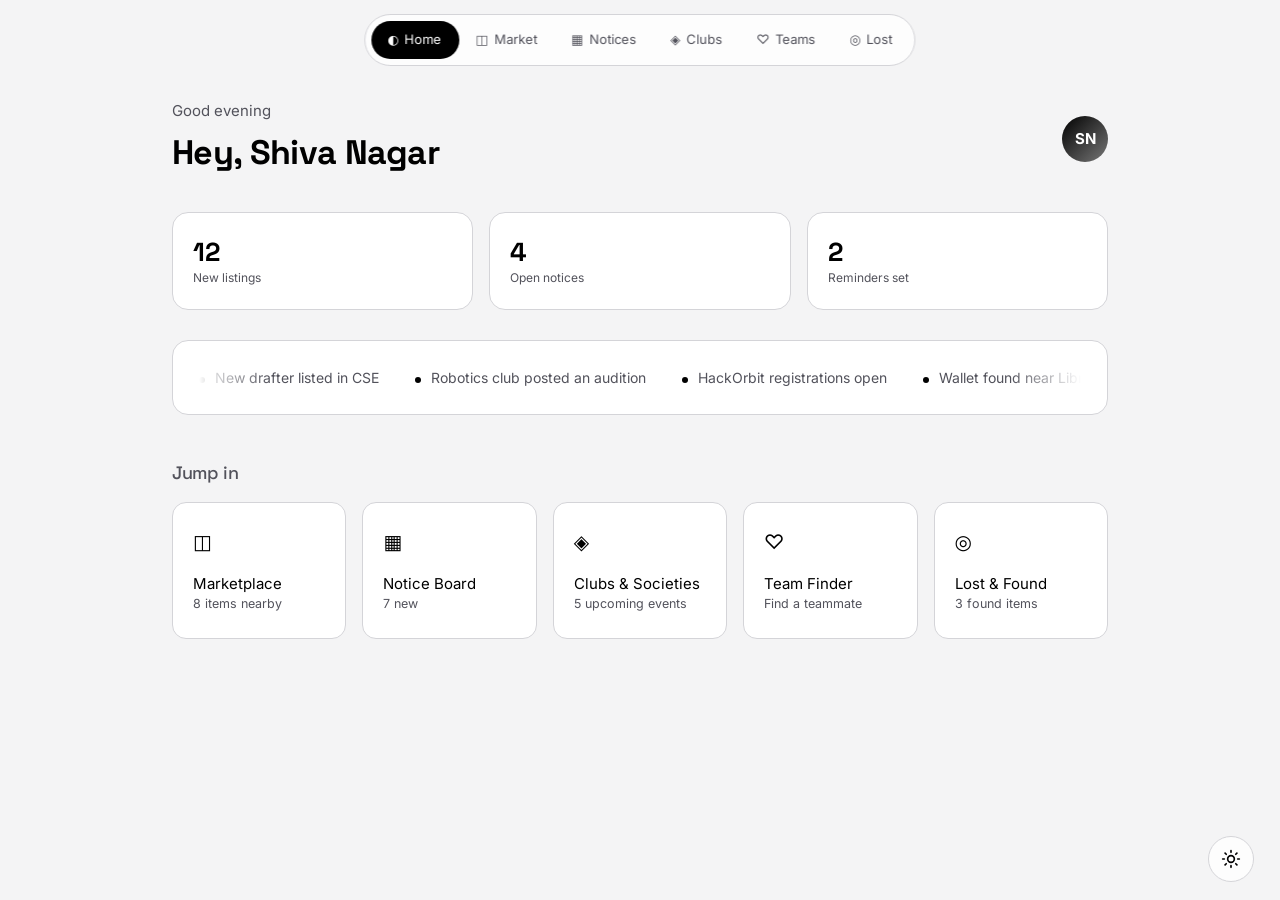
==== CampusOrbit V4.html @ dacafeeb "Main" ====
<!DOCTYPE html>
<html lang="en">

<head>
    <meta charset="utf-8">
    <meta name="viewport" content="width=device-width, initial-scale=1, viewport-fit=cover">
    <title>CampusOrbit</title>
    <link rel="icon" href="data:,">
    <link
        href="https://fonts.googleapis.com/css2?family=Space+Grotesk:wght@400;500;700&family=Inter:wght@400;500&display=swap"
        rel="stylesheet">
    <style>
        :root {
            --bg: #000;
            --s1: #121212;
            --s2: #2A2A2A;
            --bd: #1E1E1E;
            --bd2: #2e2e2e;
            --tx: #fff;
            --mu: #A1A1AA;
            --glass: rgba(18, 18, 18, .72);
            --inv: #fff;
            --invtx: #000;
            --in: #000;
            box-sizing: border-box;
            padding-top: env(safe-area-inset-top, 0px);
            padding-bottom: env(safe-area-inset-bottom, 0px)
        }

        html[data-theme="light"] {
            --bg: #f4f4f5;
            --s1: #fff;
            --s2: #e9e9ec;
            --bd: #e4e4e7;
            --bd2: #d4d4d8;
            --tx: #000;
            --mu: #52525b;
            --glass: rgba(255, 255, 255, .78);
            --inv: #000;
            --invtx: #fff;
            --in: #fafafa
        }

        body,
        .card,
        nav,
        .chip,
        .btn {
            transition: background .3s, color .3s, border-color .3s
        }

        html {
            scroll-padding-top: env(safe-area-inset-top, 0px);
            height: 100%
        }

        * {
            box-sizing: border-box;
            margin: 0
        }

        body {
            background: var(--bg);
            color: var(--tx);
            font: 15px/1.5 Inter, system-ui, sans-serif;
            min-height: 100%;
            -webkit-tap-highlight-color: transparent
        }

        h1,
        h2,
        h3,
        .d {
            font-family: 'Space Grotesk', Inter, system-ui, sans-serif;
            letter-spacing: -.02em
        }

        button,
        input,
        select {
            font: inherit;
            color: inherit
        }

        button {
            cursor: pointer;
            background: none;
            border: 0
        }

        :focus-visible {
            outline: 2px solid var(--tx);
            outline-offset: 2px
        }

        main {
            max-width: 980px;
            margin: 0 auto;
            padding: 100px 22px 110px
        }

        .view {
            display: none
        }

        .view.on {
            display: block;
            animation: in .25s ease
        }

        @keyframes in {
            from {
                opacity: 0;
                transform: translateY(6px)
            }
        }

        h2 {
            font-size: 28px;
            margin-bottom: 4px
        }

        .sub {
            color: var(--mu);
            margin-bottom: 24px
        }

        .card {
            background: var(--s1);
            border: 1px solid var(--bd2);
            border-radius: 16px
        }

        .row {
            display: flex;
            gap: 8px;
            flex-wrap: wrap;
            align-items: center
        }

        .chip {
            padding: 6px 13px;
            border: 1px solid var(--bd2);
            border-radius: 99px;
            color: var(--mu);
            font-size: 13px;
            transition: .2s
        }

        .chip.on {
            background: var(--inv);
            color: var(--invtx);
            border-color: var(--inv)
        }

        .btn {
            padding: 9px 16px;
            border-radius: 10px;
            background: var(--inv);
            color: var(--invtx);
            font-weight: 500;
            font-size: 14px;
            transition: .15s
        }

        .btn:active {
            transform: scale(.97)
        }

        .btn.g {
            background: transparent;
            color: var(--tx);
            border: 1px solid var(--bd2)
        }

        .btn.g.on {
            background: var(--s2)
        }

        .tag {
            font-size: 11px;
            padding: 2px 9px;
            border-radius: 99px;
            border: 1px solid var(--bd2);
            color: var(--mu)
        }

        .av {
            width: 46px;
            height: 46px;
            border-radius: 50%;
            background: linear-gradient(135deg, var(--inv), #777);
            color: var(--invtx);
            display: grid;
            place-items: center;
            font-weight: 700
        }

        /* nav */
        nav {
            position: fixed;
            left: 50%;
            top: calc(14px + env(safe-area-inset-top, 0px));
            transform: translateX(-50%);
            z-index: 20;
            display: flex;
            padding: 6px;
            gap: 2px;
            background: var(--glass);
            backdrop-filter: blur(16px);
            -webkit-backdrop-filter: blur(16px);
            border: 1px solid var(--bd2);
            border-radius: 99px;
            max-width: calc(100% - 16px)
        }

        nav button {
            position: relative;
            z-index: 1;
            padding: 9px 13px;
            border-radius: 99px;
            color: var(--mu);
            display: flex;
            gap: 6px;
            align-items: center;
            font-size: 13px;
            transition: color .2s
        }

        nav button.on {
            color: var(--invtx)
        }

        nav button span:last-child {
            display: none
        }

        nav button.on span:last-child {
            display: inline
        }

        #ind {
            position: absolute;
            top: 6px;
            bottom: 6px;
            left: 0;
            background: var(--inv);
            border-radius: 99px;
            transition: transform .4s cubic-bezier(.34, 1.3, .5, 1), width .4s cubic-bezier(.34, 1.3, .5, 1)
        }

        @media(min-width:760px) {
            nav button span:last-child {
                display: inline
            }

            nav button {
                padding: 9px 16px
            }
        }

        #theme {
            position: fixed;
            right: 16px;
            bottom: calc(18px + env(safe-area-inset-bottom, 0px));
            z-index: 21;
            width: 46px;
            height: 46px;
            border-radius: 50%;
            background: var(--glass);
            backdrop-filter: blur(16px);
            -webkit-backdrop-filter: blur(16px);
            border: 1px solid var(--bd2);
            display: grid;
            place-items: center;
            color: var(--tx);
            transition: transform .3s
        }

        #theme:hover {
            transform: rotate(25deg)
        }

        #theme .sn {
            display: none
        }

        html[data-theme="light"] #theme .sn {
            display: block
        }

        html[data-theme="light"] #theme .mn {
            display: none
        }

        @media(min-width:760px) {
            #theme {
                bottom: calc(18px + env(safe-area-inset-bottom, 0px));
                right: 26px
            }
        }

        /* home */
        .stats {
            display: grid;
            grid-template-columns: repeat(3, 1fr);
            gap: 16px;
            margin: 34px 0 30px
        }

        .stat {
            padding: 22px 20px
        }

        .stat b {
            font: 700 26px 'Space Grotesk'
        }

        .stat div {
            color: var(--mu);
            font-size: 12px
        }

        .tick {
            overflow: hidden;
            padding: 18px 0;
            mask-image: linear-gradient(90deg, transparent, #000 8%, #000 92%, transparent)
        }

        .tick div {
            display: flex;
            gap: 36px;
            width: max-content;
            animation: mq 32s linear infinite
        }

        .tick span {
            white-space: nowrap;
            color: var(--mu);
            font-size: 14px
        }

        .tick span:before {
            content: "";
            display: inline-block;
            width: 6px;
            height: 6px;
            border-radius: 50%;
            background: var(--tx);
            margin-right: 10px
        }

        @keyframes mq {
            to {
                transform: translateX(-50%)
            }
        }

        .quick {
            display: grid;
            grid-template-columns: repeat(auto-fit, minmax(150px, 1fr));
            gap: 16px;
            margin-top: 16px
        }

        .quick button {
            padding: 24px 20px;
            text-align: left;
            border: 1px solid var(--bd2);
            border-radius: 14px;
            background: var(--s1);
            transition: .2s
        }

        .quick button:hover {
            border-color: #666
        }

        .quick small {
            display: block;
            color: var(--mu)
        }

        /* market */
        .grid {
            display: grid;
            grid-template-columns: repeat(auto-fill, minmax(210px, 1fr));
            gap: 14px;
            margin-top: 16px
        }

        .item .ph {
            height: 130px;
            border-radius: 16px 16px 0 0;
            display: grid;
            place-items: center;
            font-size: 48px;
            background: linear-gradient(135deg, var(--s2), var(--bg))
        }

        .item .bd {
            padding: 14px
        }

        .price {
            font: 700 20px 'Space Grotesk'
        }

        /* notices */
        .bento {
            display: grid;
            grid-template-columns: repeat(4, 1fr);
            grid-auto-rows: 118px;
            grid-auto-flow: dense;
            gap: 14px
        }

        .nt {
            padding: 16px;
            display: flex;
            flex-direction: column;
            justify-content: space-between;
            text-align: left;
            border: 1px solid var(--bd2);
            border-radius: 18px;
            background: var(--s1);
            transition: .25s
        }

        .nt:hover {
            background: var(--s2);
            transform: translateY(-3px)
        }

        .nt h3 {
            font-size: 22px;
            line-height: 1.05
        }

        .nt.w {
            grid-column: span 2
        }

        .nt.t {
            grid-row: span 2
        }

        .nt.big {
            grid-column: span 2;
            grid-row: span 2
        }

        .nt.big h3 {
            font-size: 36px
        }

        .nt.inv {
            background: var(--inv);
            color: var(--invtx)
        }

        .nt.inv .tag {
            border-color: currentColor;
            color: inherit;
            opacity: .7
        }

        .nt.w h3,
        .nt.t h3 {
            font-size: 27px
        }

        @media(max-width:620px) {
            .bento {
                grid-template-columns: repeat(2, 1fr)
            }
        }

        /* clubs */
        .cal {
            display: grid;
            grid-template-columns: repeat(7, 1fr);
            gap: 6px;
            margin-bottom: 16px
        }

        .cal button {
            padding: 8px 0;
            border: 1px solid var(--bd2);
            border-radius: 12px;
            text-align: center;
            color: var(--mu);
            font-size: 12px;
            position: relative
        }

        .cal button b {
            display: block;
            font: 700 18px 'Space Grotesk';
            color: var(--tx)
        }

        .cal button.on {
            background: var(--inv);
            color: var(--invtx)
        }

        .cal button.on b {
            color: var(--invtx)
        }

        .cal i {
            position: absolute;
            bottom: 4px;
            left: 50%;
            width: 4px;
            height: 4px;
            margin-left: -2px;
            border-radius: 50%;
            background: currentColor
        }

        .ev {
            padding: 16px;
            display: flex;
            gap: 14px;
            align-items: center;
            justify-content: space-between;
            margin-bottom: 10px
        }

        .dt {
            min-width: 52px;
            text-align: center;
            padding: 6px;
            border: 1px solid var(--bd2);
            border-radius: 12px
        }

        .dt b {
            display: block;
            font: 700 20px 'Space Grotesk'
        }

        .dt small {
            color: var(--mu)
        }

        /* swipe */
        .deck {
            position: relative;
            height: 500px;
            max-width: 360px;
            margin: 6px auto 26px;
            touch-action: pan-y
        }

        .sw {
            position: absolute;
            inset: 0;
            border-radius: 28px;
            overflow: hidden;
            cursor: grab;
            user-select: none;
            border: 1px solid var(--bd2);
            background: var(--s1);
            transition: transform .35s, opacity .35s;
            box-shadow: 0 20px 50px rgba(0, 0, 0, .35)
        }

        .sw.nx {
            transform: scale(.94) translateY(14px);
            opacity: .55;
            pointer-events: none;
            box-shadow: none
        }

        .sw img {
            width: 100%;
            height: 100%;
            object-fit: cover;
            display: block;
            pointer-events: none;
            -webkit-user-drag: none
        }

        .sw .info {
            position: absolute;
            left: 12px;
            right: 12px;
            bottom: 12px;
            padding: 18px;
            border-radius: 26px 26px 28px 28px;
            background: var(--glass);
            backdrop-filter: blur(18px);
            -webkit-backdrop-filter: blur(18px);
            border: 1px solid var(--bd2);
            display: flex;
            flex-direction: column;
            gap: 12px;
            color: var(--tx)
        }

        .sw .info h2 {
            font-size: 25px;
            margin: 0
        }

        .sw .meta {
            color: var(--mu);
            font-size: 13px
        }

        .sw .st {
            position: absolute;
            top: 22px;
            padding: 6px 14px;
            border: 2px solid #fff;
            color: #fff;
            background: rgba(0, 0, 0, .4);
            border-radius: 10px;
            font: 700 16px 'Space Grotesk';
            opacity: 0;
            z-index: 2
        }

        .sw .st.l {
            right: 18px;
            transform: rotate(10deg)
        }

        .sw .st.r {
            left: 18px;
            transform: rotate(-10deg)
        }

        .acts {
            display: flex;
            justify-content: center;
            align-items: flex-start;
            gap: 44px
        }

        .acts div {
            display: flex;
            flex-direction: column;
            align-items: center;
            gap: 8px;
            color: var(--mu);
            font-size: 12px
        }

        .acts button {
            width: 64px;
            height: 64px;
            border-radius: 50%;
            border: 1px solid var(--bd2);
            background: var(--s1);
            color: var(--tx);
            display: grid;
            place-items: center;
            transition: transform .15s
        }

        .acts button:active {
            transform: scale(.92)
        }

        .acts .y {
            background: var(--inv);
            color: var(--invtx);
            border-color: var(--inv)
        }

        /* lost */
        .seg {
            display: inline-flex;
            padding: 4px;
            border: 1px solid var(--bd2);
            border-radius: 99px;
            margin-bottom: 16px
        }

        .seg button {
            padding: 8px 18px;
            border-radius: 99px;
            color: var(--mu)
        }

        .seg button.on {
            background: var(--inv);
            color: var(--invtx)
        }

        .blur {
            filter: blur(6px);
            user-select: none
        }

        input,
        select {
            width: 100%;
            padding: 11px 13px;
            background: var(--in);
            border: 1px solid var(--bd2);
            border-radius: 10px;
            margin: 6px 0 12px
        }

        label {
            font-size: 13px;
            color: var(--mu)
        }

        .pbox {
            display: flex;
            gap: 12px;
            align-items: center;
            padding: 12px;
            border: 1px dashed var(--bd2);
            border-radius: 14px;
            margin: 6px 0 12px;
            color: var(--mu);
            font-size: 13px
        }

        .pbox img {
            width: 84px;
            height: 84px;
            object-fit: cover;
            border-radius: 12px;
            flex: none
        }

        /* modal / toast */
        .ov {
            position: fixed;
            inset: 0;
            z-index: 40;
            background: rgba(0, 0, 0, .7);
            backdrop-filter: blur(6px);
            display: none;
            align-items: flex-end;
            justify-content: center;
            padding: 16px
        }

        .ov.on {
            display: flex
        }

        .ov>div {
            width: 100%;
            max-width: 520px;
            max-height: 85%;
            overflow: auto;
            padding: 24px;
            animation: pop .3s cubic-bezier(.34, 1.3, .5, 1)
        }

        @keyframes pop {
            from {
                transform: translateY(30px) scale(.97);
                opacity: 0
            }
        }

        @media(min-width:620px) {
            .ov {
                align-items: center
            }
        }

        #toast {
            position: fixed;
            bottom: calc(76px + env(safe-area-inset-bottom, 0px));
            left: 50%;
            transform: translate(-50%, 160px);
            z-index: 60;
            background: var(--inv);
            color: var(--invtx);
            padding: 10px 18px;
            border-radius: 99px;
            font-weight: 500;
            transition: .35s
        }

        #toast.on {
            transform: translate(-50%, 0)
        }

        @media(prefers-reduced-motion:reduce) {
            * {
                animation: none !important;
                transition: none !important
            }
        }
    </style>
</head>

<body>
    <div id="toast"></div>
    <main>
        <section class="view on" id="home"></section>
        <section class="view" id="market"></section>
        <section class="view" id="notices"></section>
        <section class="view" id="clubs"></section>
        <section class="view" id="team"></section>
        <section class="view" id="lost"></section>
    </main>
    <button id="theme" aria-label="Switch theme"><svg class="mn" width="20" height="20" viewBox="0 0 24 24" fill="none"
            stroke="currentColor" stroke-width="2" stroke-linecap="round">
            <path d="M21 12.8A9 9 0 1 1 11.2 3a7 7 0 0 0 9.8 9.8z" />
        </svg><svg class="sn" width="20" height="20" viewBox="0 0 24 24" fill="none" stroke="currentColor"
            stroke-width="2" stroke-linecap="round">
            <circle cx="12" cy="12" r="4" />
            <path
                d="M12 2v2M12 20v2M4.9 4.9l1.4 1.4M17.7 17.7l1.4 1.4M2 12h2M20 12h2M4.9 19.1l1.4-1.4M17.7 6.3l1.4-1.4" />
        </svg></button>
    <nav id="nav">
        <div id="ind"></div>
    </nav>
    <div class="ov" id="ov">
        <div class="card" id="mb"></div>
    </div>
    <script>
        const $ = (s, r = document) => r.querySelector(s), $$ = (s, r = document) => [...r.querySelectorAll(s)];
        const toast = m => { const t = $('#toast'); t.textContent = m; t.classList.add('on'); clearTimeout(t._); t._ = setTimeout(() => t.classList.remove('on'), 2200) };
        const modal = h => { $('#mb').innerHTML = h; $('#ov').classList.add('on') }; const close = () => $('#ov').classList.remove('on');
        $('#ov').onclick = e => { if (e.target.id == 'ov') close() }; document.onkeydown = e => e.key == 'Escape' && close();
        const tabs = [['home', '◐', 'Home'], ['market', '◫', 'Market'], ['notices', '▦', 'Notices'], ['clubs', '◈', 'Clubs'], ['team', '♡', 'Teams'], ['lost', '◎', 'Lost']];
        const nav = $('#nav'); tabs.forEach(([id, ic, l]) => { const b = document.createElement('button'); b.dataset.id = id; b.innerHTML = `<span>${ic}</span><span>${l}</span>`; b.setAttribute('aria-label', l); b.onclick = () => go(id); nav.append(b) });
        function go(id) { $$('.view').forEach(v => v.classList.toggle('on', v.id == id)); $$('nav button').forEach(b => b.classList.toggle('on', b.dataset.id == id)); scrollTo({ top: 0 }); requestAnimationFrame(moveInd) }
        function moveInd() { const b = $('nav button.on'); if (!b) return; const i = $('#ind'); i.style.width = b.offsetWidth + 'px'; i.style.transform = `translateX(${b.offsetLeft}px)` }
        addEventListener('resize', moveInd);

        /* DATA */
        const items = [
            { n: 'Mini Drafter', e: '📐', p: 350, c: 'Like new', b: 'Mechanical', y: 1, s: 'Aarav · Mech 2nd yr' },
            { n: 'Lab Coat (M)', e: '🥼', p: 150, c: 'Good', b: 'CSE', y: 1, s: 'Riya · CSE 2nd yr' },
            { n: 'Engg. Graphics Set', e: '📏', p: 220, c: 'Good', b: 'ECE', y: 1, s: 'Kabir · ECE 3rd yr' },
            { n: 'Arduino Uno Kit', e: '🔌', p: 600, c: 'Like new', b: 'ECE', y: 2, s: 'Meera · ECE 3rd yr' },
            { n: 'DSA Cormen Book', e: '📘', p: 400, c: 'Fair', b: 'CSE', y: 2, s: 'Nikhil · CSE 4th yr' },
            { n: 'Scientific Calc 991EX', e: '🧮', p: 700, c: 'Like new', b: 'IT', y: 1, s: 'Sana · IT 2nd yr' },
            { n: 'Cycle (Hero 21-gear)', e: '🚲', p: 3800, c: 'Good', b: 'IT', y: 3, s: 'Dev · IT 4th yr' },
            { n: 'Thermodynamics Notes', e: '🔥', p: 80, c: 'Good', b: 'Mechanical', y: 3, s: 'Ishan · Mech 4th yr' }];
        const notices = [
            { t: 'Mid-Sem Dates', c: 'Exam', d: 'Mid-semester exams run 21–28 Oct. Datesheet released by the Examination Cell. Admit cards are available from department offices from 18 Oct.', a: 'datesheet_midsem.pdf' },
            { t: 'HackOrbit 24h', c: 'Hackathon', d: 'Inter-college 24-hour hackathon in the Main Auditorium. Teams of 2–4. Registration closes 15 Oct. Prizes worth ₹1,00,000.', a: 'hackorbit_brief.pdf' },
            { t: 'Cricket Cup', c: 'Sports', d: 'Inter-year knockout cricket starts 12 Oct at the main ground. Submit squads of 12 to the Sports Office.', a: 'fixtures.pdf' },
            { t: 'Fresh Fest', c: 'Cultural', d: 'Cultural night for first-years on 19 Oct. Auditions for dance, music and stand-up are open at the Student Activity Centre.', a: 'fest_rules.pdf' },
            { t: 'Fee Deadline', c: 'Exam', d: 'Last date to pay semester fees without fine is 14 Oct. A late fee of ₹500 applies afterwards.', a: 'fee_circular.pdf' },
            { t: 'Code Sprint', c: 'Hackathon', d: 'Weekly competitive coding sprint every Saturday at 4 PM in Lab 3. Open to all branches.', a: 'sprint_rules.pdf' },
            { t: '5K Marathon', c: 'Sports', d: 'Campus 5K run on 25 Oct, 6:30 AM at Gate 1. T-shirts for all finishers.', a: 'route_map.pdf' },
            { t: 'Lab Viva', c: 'Exam', d: 'Practical viva for 2nd-year ECE and IT begins 16 Oct. Bring your lab file and ID card.', a: 'viva_slots.pdf' },
            { t: 'Open Mic', c: 'Cultural', d: 'Open mic night at the Amphitheatre on 15 Oct, 7 PM. Sign up with the Cultural Council.', a: 'lineup.pdf' },
            { t: 'Football Trials', c: 'Sports', d: 'College football team trials on 13 Oct, 5 PM at the north turf. Bring your own boots.', a: 'trial_form.pdf' },
            { t: 'Dev Night', c: 'Hackathon', d: 'Overnight build session by GDSC with mentors from alumni. Pizza and Wi-Fi provided.', a: 'devnight.pdf' },
            { t: 'Theatre Call', c: 'Cultural', d: 'Dramatics Society needs actors and backstage crew for the winter play. Auditions 11 Oct.', a: 'audition_sides.pdf' }];
        const events = [
            { d: 10, m: 'Oct', n: 'Robotics Club Auditions', o: 'Robotics Society', t: 'Audition · 5 PM, Lab 2' },
            { d: 12, m: 'Oct', n: 'Design Jam: Poster Sprint', o: 'Design Collective', t: 'Workshop · 3 PM, Studio' },
            { d: 15, m: 'Oct', n: 'Open Mic Night', o: 'Cultural Council', t: 'Event · 7 PM, Amphitheatre' },
            { d: 15, m: 'Oct', n: 'Web Dev Bootcamp', o: 'GDSC', t: 'Workshop · 11 AM, Lab 5' },
            { d: 18, m: 'Oct', n: 'PR Team Interviews', o: 'Fest Committee', t: 'Interview · 4 PM, Block B' }];
        const roles = ['Designer · Design Collective', 'Web Dev · GDSC', 'PR Lead · Fest Committee', 'Video Editor · Media Cell'];
        let found = [
            { n: 'Black Wallet', e: '👛', loc: 'Library, 2nd-floor reading desk', q: 'What is the colour of the card in the first slot?', a: 'blue', by: 'Found by Pooja' },
            { n: 'AirPods Case', e: '🎧', loc: 'Canteen, table near the window', q: 'What sticker is on the back of the case?', a: 'cat', by: 'Found by Arjun' },
            { n: 'ID Card (CSE)', e: '🪪', loc: 'Block C, ground-floor corridor', q: 'What is the last 3 digits of the roll number?', a: '472', by: 'Found by Lakshmi' }];
        let lostList = [{ n: 'Casio Watch', w: 'Sports Complex', t: 'Today' }];
        const reminded = new Set(), state = { yr: 0, br: 'All', view: 'filter', day: null };

        /* HOME */
        function home() {
            const tk = ['New drafter listed in CSE', 'Robotics club posted an audition', 'HackOrbit registrations open', 'Wallet found near Library', 'Mid-sem datesheet released'];
            $('#home').innerHTML = `<div class="row" style="justify-content:space-between;margin-bottom:8px"><div><p class="sub" style="margin:0 0 4px">Good evening</p><h1 style="font-size:34px">Hey, Shiva Nagar</h1></div><div class="av">SN</div></div>
<div class="stats"><div class="card stat"><b>12</b><div>New listings</div></div><div class="card stat"><b>4</b><div>Open notices</div></div><div class="card stat"><b>2</b><div>Reminders set</div></div></div>
<div class="card" style="padding:8px 26px"><div class="tick"><div>${[...tk, ...tk].map(x => `<span>${x}</span>`).join('')}</div></div></div>
<h3 class="d" style="margin:44px 0 0;font-size:18px;color:var(--mu);font-weight:500">Jump in</h3><div class="quick">${tabs.slice(1).map(([id, ic, l]) => `<button onclick="go('${id}')"><span class="d" style="font-size:20px">${ic}</span><div style="margin-top:16px">${{ market: 'Marketplace', notices: 'Notice Board', clubs: 'Clubs & Societies', team: 'Team Finder', lost: 'Lost & Found' }[id]}</div><small>${{ market: '8 items nearby', notices: '7 new', clubs: '5 upcoming events', team: 'Find a teammate', lost: '3 found items' }[id]}</small></button>`).join('')}</div>`
        }

        /* MARKET */
        function market() {
            const brs = ['All', 'CSE', 'ECE', 'IT', 'Mechanical'];
            let list = items.filter(i => state.view == 'all1' ? i.y == 1 : (!state.yr || i.y == state.yr) && (state.br == 'All' || i.b == state.br));
            $('#market').innerHTML = `<h2>Marketplace</h2><p class="sub">Buy and sell with students on your campus.</p>
<div class="seg"><button class="${state.view != 'all1' ? 'on' : ''}" onclick="state.view='filter';market()">Filter</button><button class="${state.view == 'all1' ? 'on' : ''}" onclick="state.view='all1';market()">1st-year essentials</button></div>
${state.view == 'all1' ? '<p class="sub">Drafters, lab coats and graphics sets for first-years.</p>' : `<div class="row" style="margin-bottom:8px">${[0, 1, 2, 3, 4].map(y => `<button class="chip ${state.yr == y ? 'on' : ''}" onclick="state.yr=${y};market()">${y ? ['', '1st', '2nd', '3rd', '4th'][y] + ' Year' : 'All years'}</button>`).join('')}</div><div class="row">${brs.map(b => `<button class="chip ${state.br == b ? 'on' : ''}" onclick="state.br='${b}';market()">${b}</button>`).join('')}</div>`}
<div class="grid">${list.map((i, k) => `<div class="card item"><div class="ph">${i.e}</div><div class="bd"><div class="row" style="justify-content:space-between"><b>${i.n}</b><span class="price">₹${i.p}</span></div><div class="row" style="margin:8px 0"><span class="tag">${i.c}</span><span class="tag">${i.b}</span><span class="tag">Yr ${i.y}</span></div><p style="color:var(--mu);font-size:13px;margin-bottom:12px">${i.s}</p><button class="btn" style="width:100%" onclick="chat(${items.indexOf(i)})">Chat with seller</button></div></div>`).join('') || '<p class="sub">No items match. Try another year or branch.</p>'}</div>`
        }
        function chat(i) { const it = items[i]; modal(`<h3 style="font-size:22px">${it.e} ${it.n}</h3><p class="sub">Chat with ${it.s.split(' · ')[0]}</p><div class="card" style="padding:12px;background:var(--in);margin-bottom:12px"><p style="color:var(--mu)">Hi! Is the ${it.n.toLowerCase()} still available?</p></div><input id="msg" placeholder="Write a message"><div class="row"><button class="btn" onclick="close();toast('Message sent')">Send</button><button class="btn g" onclick="close()">Cancel</button></div>`) }

        /* NOTICES */
        let order = null;
        const shuf = a => { for (let i = a.length - 1; i > 0; i--) { const j = Math.random() * (i + 1) | 0;[a[i], a[j]] = [a[j], a[i]] } return a };
        function nb(re) {
            if (!order || re) { let bg = 0; order = shuf(notices.map((n, i) => i)).map(i => { const r = Math.random(); let c = r < .4 ? '' : r < .65 ? 'w' : r < .85 ? 't' : (bg++ < 2 ? 'big' : 'w'); if (Math.random() < .2) c += ' inv'; return [i, c] }) }
            $('#notices').innerHTML = `<div class="row" style="justify-content:space-between;align-items:flex-start"><div><h2>Notice board</h2><p class="sub">Tap a card for the full notice.</p></div><button class="btn g" onclick="nb(1)">Shuffle</button></div><div class="bento">${order.map(([i, c]) => `<button class="nt ${c}" onclick="notice(${i})"><span class="tag">${notices[i].c}</span><h3 class="d">${notices[i].t}</h3></button>`).join('')}</div>`
        }
        function notice(i) { const n = notices[i]; modal(`<span class="tag">${n.c}</span><h2 style="margin-top:12px">${n.t}</h2><p style="color:var(--mu);margin:8px 0 18px">${n.d}</p><div class="card row" style="padding:12px;justify-content:space-between"><span>📎 ${n.a}</span><button class="btn g" onclick="toast('Download started')">Download</button></div><button class="btn" style="margin-top:16px" onclick="close()">Close</button>`) }

        /* CLUBS */
        function clubs() {
            const days = [10, 11, 12, 13, 14, 15, 16], ns = ['Sat', 'Sun', 'Mon', 'Tue', 'Wed', 'Thu', 'Fri'];
            const ev = events.filter(e => state.day == null || e.d == state.day);
            $('#clubs').innerHTML = `<h2>Clubs & societies</h2><p class="sub">Events, auditions and open roles — October.</p>
<div class="cal">${days.map((d, i) => `<button class="${state.day == d ? 'on' : ''}" onclick="state.day=state.day==${d}?null:${d};clubs()">${ns[i]}<b>${d}</b>${events.some(e => e.d == d) ? '<i></i>' : ''}</button>`).join('')}</div>
${ev.map(e => { const k = e.n; return `<div class="card ev"><div class="row" style="flex-wrap:nowrap;gap:14px"><div class="dt"><b>${e.d}</b><small>${e.m}</small></div><div><b>${e.n}</b><div style="color:var(--mu);font-size:13px">${e.o} — ${e.t}</div></div></div><button class="btn g ${reminded.has(k) ? 'on' : ''}" onclick="rem('${k}')">${reminded.has(k) ? 'Reminder set' : 'Remind me'}</button></div>` }).join('') || '<p class="sub">No events that day. Pick another date.</p>'}
<h3 style="margin:24px 0 10px;font-size:20px">Open roles</h3><div class="row">${roles.map(r => `<button class="chip" onclick="toast('Application started: ${r.split(' · ')[0]}')">${r}</button>`).join('')}</div>`
        }
        function rem(k) { reminded.has(k) ? reminded.delete(k) : (reminded.add(k), toast('We will remind you')); clubs() }

        /* TEAM */
        const peers = [
            { n: 'Ananya Rao', b: 'CSE', y: '3rd Year', f: ['Web Dev', 'UI Engineering', 'Product'], l: 'ananya.dev' },
            { n: 'Vihaan Shah', b: 'ECE', y: '2nd Year', f: ['Embedded', 'Arduino', 'PCB Design'], l: 'vihaan.io' },
            { n: 'Tanya Bose', b: 'IT', y: '4th Year', f: ['UI/UX', 'Flutter', 'Branding'], l: 'tanyabose.design' },
            { n: 'Rohan Iyer', b: 'CSE', y: '2nd Year', f: ['Machine Learning', 'PyTorch', 'APIs'], l: 'rohan.ai' },
            { n: 'Sara Khan', b: 'Mechanical', y: '3rd Year', f: ['CAD', 'IoT', 'MATLAB'], l: 'sara.build' }];
        function portrait(i) {
            const c = document.createElement('canvas'); c.width = 480; c.height = 600; const x = c.getContext('2d');
            const L = [62, 46, 74, 54, 68][i % 5], g = x.createLinearGradient(0, 0, 480, 600); g.addColorStop(0, `hsl(0 0% ${L}%)`); g.addColorStop(1, `hsl(0 0% ${L - 40}%)`); x.fillStyle = g; x.fillRect(0, 0, 480, 600);
            const e = (cx, cy, rx, ry, f) => { x.fillStyle = f; x.beginPath(); x.ellipse(cx, cy, rx, ry, 0, 0, 7); x.fill() };
            const sk = `hsl(0 0% ${80 - i * 4}%)`, hr = `hsl(0 0% ${9 + i * 5}%)`;
            if (i % 2 == 0) e(240, 310, 120, 160, hr);
            e(240, 690, 235, 215, `hsl(0 0% ${24 + i * 3}%)`); x.fillStyle = sk; x.fillRect(205, 330, 70, 90);
            e(240, 265, 90, 112, sk); e(240, 190, 96, 66, hr);
            e(205, 278, 8, 5, '#111'); e(275, 278, 8, 5, '#111'); x.strokeStyle = '#222'; x.lineWidth = 4; x.beginPath(); x.arc(240, 310, 22, .2, 2.9); x.stroke();
            const v = x.createRadialGradient(240, 300, 140, 240, 300, 430); v.addColorStop(0, 'rgba(0,0,0,0)'); v.addColorStop(1, 'rgba(0,0,0,.6)'); x.fillStyle = v; x.fillRect(0, 0, 480, 600);
            return c.toDataURL('image/jpeg', .9)
        }
        const photo = i => peers[i].img || (peers[i].img = portrait(i));
        let pi = 0, matches = [];
        const ico = { x: '<svg width="26" height="26" viewBox="0 0 24 24" fill="none" stroke="currentColor" stroke-width="2.4" stroke-linecap="round"><path d="M6 6l12 12M18 6L6 18"/></svg>', h: '<svg width="28" height="28" viewBox="0 0 24 24" fill="currentColor"><path d="M12 21s-8-5.2-8-11a4.5 4.5 0 0 1 8-2.8A4.5 4.5 0 0 1 20 10c0 5.8-8 11-8 11z"/></svg>' };
        const pcard = (p, i, nx) => `<div class="card sw ${nx ? 'nx' : ''}" ${nx ? '' : 'id="sw"'}><img src="${photo(i)}" alt="Photo of ${p.n}"><span class="st r">TEAM UP</span><span class="st l">SKIP</span><div class="info"><div><h2 class="d">${p.n}</h2><div class="meta">${p.y}, ${p.b}</div></div><div class="row">${p.f.map(k => `<span class="tag" style="color:var(--tx)">${k}</span>`).join('')}</div><div class="meta">Portfolio: ${p.l}</div></div></div>`;
        function team() {
            const p = peers[pi], n = peers[pi + 1];
            $('#team').innerHTML = `<h2>Team finder</h2><p class="sub">Drag the card or use the buttons. ${matches.length} matches so far.</p>
${p ? `<div class="deck">${n ? pcard(n, pi + 1, 1) : ''}${pcard(p, pi, 0)}</div><div class="acts"><div><button aria-label="Skip" onclick="swipe(-1)">${ico.x}</button>Skip</div><div><button class="y" aria-label="Team up" onclick="swipe(1)">${ico.h}</button>Team up</div></div>` : `<div class="card" style="padding:32px;text-align:center;max-width:360px;margin:auto"><h3>You're all caught up</h3><p class="sub">Matched with ${matches.map(m => m.n).join(', ') || 'nobody yet'}.</p><button class="btn" onclick="pi=0;matches=[];team()">Start over</button></div>`}`; bindSwipe()
        }
        function swipe(d) { const el = $('#sw'); if (!el) return; el.style.transform = `translateX(${d * 420}px) rotate(${d * 18}deg)`; el.style.opacity = 0; const p = peers[pi], i = pi; setTimeout(() => { pi++; if (d > 0) { matches.push(p); team(); modal(`<div style="text-align:center"><img src="${photo(i)}" alt="" style="width:120px;height:150px;border-radius:24px;object-fit:cover;margin-bottom:12px"><h2>It's a match</h2><p class="sub">You and ${p.n} want to team up. Say hi and plan your squad.</p><button class="btn" onclick="close()">Send hello</button></div>`) } else team() }, 300) }
        function bindSwipe() {
            const el = $('#sw'); if (!el) return; let x0 = null, dx = 0;
            el.onpointerdown = e => { x0 = e.clientX; el.style.transition = 'none'; el.setPointerCapture(e.pointerId) };
            el.onpointermove = e => { if (x0 == null) return; dx = e.clientX - x0; el.style.transform = `translateX(${dx}px) rotate(${dx / 15}deg)`; $('.st.r', el).style.opacity = Math.max(0, dx / 100); $('.st.l', el).style.opacity = Math.max(0, -dx / 100) };
            el.onpointerup = () => { if (x0 == null) return; x0 = null; el.style.transition = ''; if (Math.abs(dx) > 100) { const d = dx > 0 ? 1 : -1; dx = 0; swipe(d) } else { dx = 0; el.style.transform = ''; $$('.st', el).forEach(k => k.style.opacity = 0) } }
        }

        /* LOST */
        let ltab = 'found';
        function lost() {
            setTimeout(prev); $('#lost').innerHTML = `<h2>Lost & found</h2><p class="sub">Exact locations stay hidden until you prove the item is yours.</p>
<div class="seg"><button class="${ltab == 'lost' ? 'on' : ''}" onclick="ltab='lost';lost()">Report lost</button><button class="${ltab == 'found' ? 'on' : ''}" onclick="ltab='found';lost()">Found item registry</button></div>
${ltab == 'lost' ? `<div class="card" style="padding:20px;max-width:480px"><label>Item name</label><input id="ln" placeholder="e.g. Blue water bottle"><label>Last seen near</label><input id="lw" placeholder="e.g. Block A canteen"><label>Photo of the item</label><div class="pbox" id="lp"></div><div class="row" style="margin-bottom:16px"><button class="btn g" onclick="$('#cam').click()">Take photo</button><button class="btn g" onclick="$('#gal').click()">Choose from gallery</button></div><input type="file" id="cam" accept="image/*" capture="environment" hidden onchange="pickPhoto(this)"><input type="file" id="gal" accept="image/*" hidden onchange="pickPhoto(this)"><button class="btn" onclick="addLost()">Post report</button></div>
${lostList.map(l => `<div class="card ev" style="margin-top:10px"><div class="row" style="flex-wrap:nowrap;gap:14px">${l.ph ? `<img src="${l.ph}" alt="Photo of ${l.n}" style="width:56px;height:56px;border-radius:12px;object-fit:cover;flex:none">` : ''}<div><b>${l.n}</b><div style="color:var(--mu);font-size:13px">Last seen: ${l.w} — ${l.t}</div></div></div><span class="tag">Searching</span></div>`).join('')}`
                    : `<div class="grid">${found.map((f, i) => `<div class="card item"><div class="ph">${f.e}</div><div class="bd"><b>${f.n}</b><p style="color:var(--mu);font-size:13px">${f.by}</p><p style="margin:10px 0;font-size:13px">Found at: <span class="blur">${f.loc}</span></p>${f.ok ? `<p style="font-size:13px">✓ Verified. Collect from: <b>${f.loc}</b></p>` : `<button class="btn" style="width:100%" onclick="claim(${i})">This is mine</button>`}</div></div>`).join('')}</div>`}`
        }
        let lostPhoto = null;
        function pickPhoto(inp) { const f = inp.files[0]; if (!f) return; const r = new FileReader(); r.onload = () => { const im = new Image(); im.onload = () => { const k = Math.min(1, 800 / Math.max(im.width, im.height)), c = document.createElement('canvas'); c.width = im.width * k; c.height = im.height * k; c.getContext('2d').drawImage(im, 0, 0, c.width, c.height); lostPhoto = c.toDataURL('image/jpeg', .8); prev(); toast('Photo added') }; im.onerror = () => toast('Could not read that image. Try another photo.'); im.src = r.result }; r.readAsDataURL(f); inp.value = '' }
        function prev() { const p = $('#lp'); if (!p) return; p.innerHTML = lostPhoto ? `<img src="${lostPhoto}" alt="Item photo preview"><button class="btn g" onclick="lostPhoto=null;prev()">Remove</button>` : '<span>No photo yet. A clear photo helps people recognise your item.</span>' }
        function addLost() { const n = $('#ln').value.trim(), w = $('#lw').value.trim(); if (!n || !w) return toast('Add the item name and location'); lostList.unshift({ n, w, t: 'Just now', ph: lostPhoto }); lostPhoto = null; toast('Report posted'); lost() }
        function claim(i) { const f = found[i]; modal(`<h3 style="font-size:22px">Verify ownership</h3><p class="sub">Answer the finder's question to see the exact location.</p><div class="card" style="padding:14px;background:var(--in);margin-bottom:12px">${f.q}</div><input id="ans" placeholder="Your answer"><p id="err" style="color:var(--mu);font-size:13px;min-height:20px"></p><div class="row"><button class="btn" onclick="check(${i})">Verify</button><button class="btn g" onclick="close()">Cancel</button></div>`) }
        function check(i) { const v = $('#ans').value.trim().toLowerCase(); if (v == found[i].a) { found[i].ok = 1; close(); toast('Verified — location unlocked'); lost() } else { $('#err').textContent = 'That answer does not match. Check your item and try again.' } }

        function setTheme(t) { document.documentElement.dataset.theme = t; try { localStorage.setItem('co-theme', t) } catch (e) { } }
        let t0 = null; try { t0 = localStorage.getItem('co-theme') } catch (e) { }
        setTheme(t0 || (matchMedia('(prefers-color-scheme: light)').matches ? 'light' : 'dark'));
        $('#theme').onclick = () => setTheme(document.documentElement.dataset.theme == 'light' ? 'dark' : 'light');
        home(); market(); nb(); clubs(); team(); lost(); go('home');
    </script>
</body>

</html>
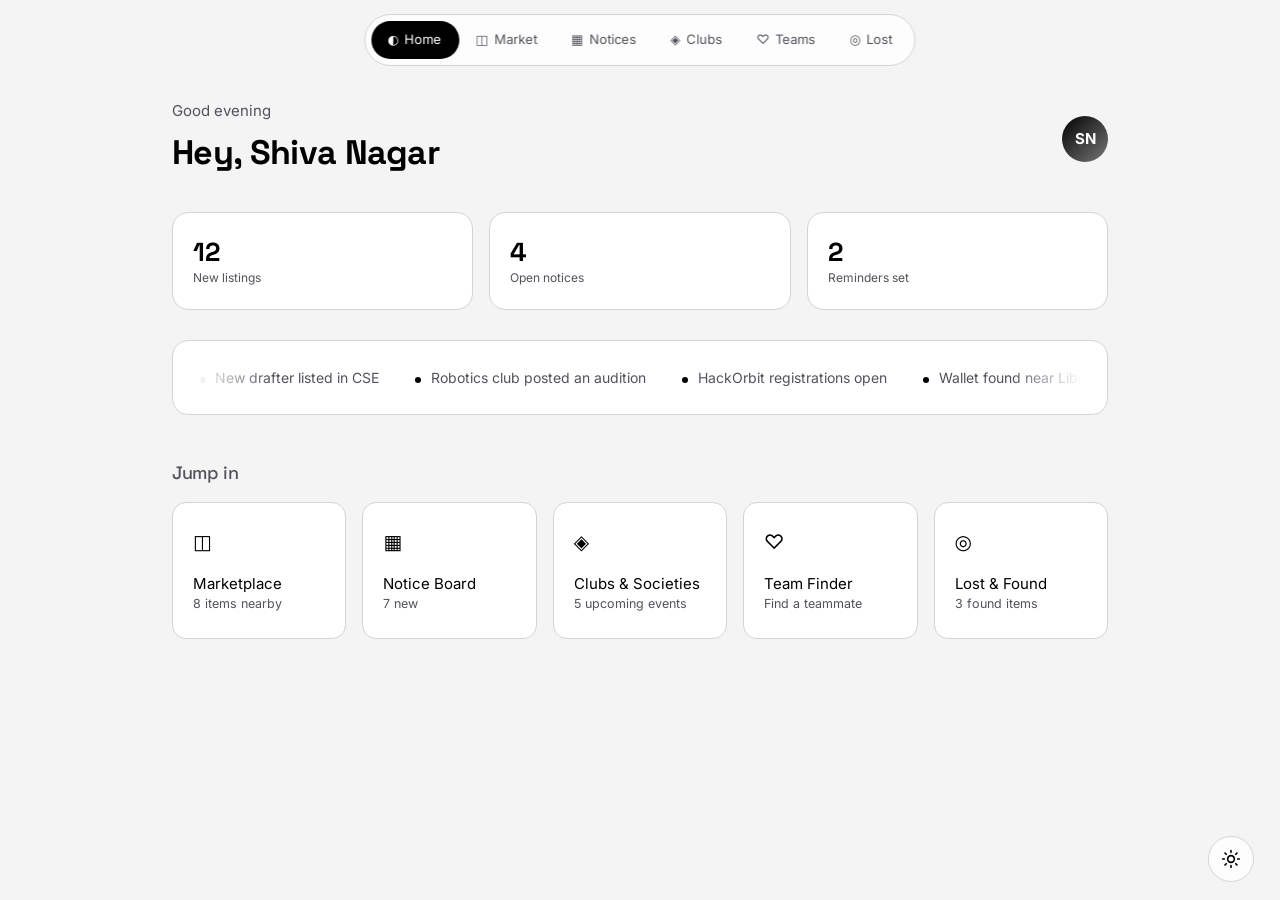
==== commit 27218a64: "main" ====
--- a/CampusOrbit V4.html
+++ b/CampusOrbit V4.html
@@ -9,793 +9,7 @@
     <link
         href="https://fonts.googleapis.com/css2?family=Space+Grotesk:wght@400;500;700&family=Inter:wght@400;500&display=swap"
         rel="stylesheet">
-    <style>
-        :root {
-            --bg: #000;
-            --s1: #121212;
-            --s2: #2A2A2A;
-            --bd: #1E1E1E;
-            --bd2: #2e2e2e;
-            --tx: #fff;
-            --mu: #A1A1AA;
-            --glass: rgba(18, 18, 18, .72);
-            --inv: #fff;
-            --invtx: #000;
-            --in: #000;
-            box-sizing: border-box;
-            padding-top: env(safe-area-inset-top, 0px);
-            padding-bottom: env(safe-area-inset-bottom, 0px)
-        }
-
-        html[data-theme="light"] {
-            --bg: #f4f4f5;
-            --s1: #fff;
-            --s2: #e9e9ec;
-            --bd: #e4e4e7;
-            --bd2: #d4d4d8;
-            --tx: #000;
-            --mu: #52525b;
-            --glass: rgba(255, 255, 255, .78);
-            --inv: #000;
-            --invtx: #fff;
-            --in: #fafafa
-        }
-
-        body,
-        .card,
-        nav,
-        .chip,
-        .btn {
-            transition: background .3s, color .3s, border-color .3s
-        }
-
-        html {
-            scroll-padding-top: env(safe-area-inset-top, 0px);
-            height: 100%
-        }
-
-        * {
-            box-sizing: border-box;
-            margin: 0
-        }
-
-        body {
-            background: var(--bg);
-            color: var(--tx);
-            font: 15px/1.5 Inter, system-ui, sans-serif;
-            min-height: 100%;
-            -webkit-tap-highlight-color: transparent
-        }
-
-        h1,
-        h2,
-        h3,
-        .d {
-            font-family: 'Space Grotesk', Inter, system-ui, sans-serif;
-            letter-spacing: -.02em
-        }
-
-        button,
-        input,
-        select {
-            font: inherit;
-            color: inherit
-        }
-
-        button {
-            cursor: pointer;
-            background: none;
-            border: 0
-        }
-
-        :focus-visible {
-            outline: 2px solid var(--tx);
-            outline-offset: 2px
-        }
-
-        main {
-            max-width: 980px;
-            margin: 0 auto;
-            padding: 100px 22px 110px
-        }
-
-        .view {
-            display: none
-        }
-
-        .view.on {
-            display: block;
-            animation: in .25s ease
-        }
-
-        @keyframes in {
-            from {
-                opacity: 0;
-                transform: translateY(6px)
-            }
-        }
-
-        h2 {
-            font-size: 28px;
-            margin-bottom: 4px
-        }
-
-        .sub {
-            color: var(--mu);
-            margin-bottom: 24px
-        }
-
-        .card {
-            background: var(--s1);
-            border: 1px solid var(--bd2);
-            border-radius: 16px
-        }
-
-        .row {
-            display: flex;
-            gap: 8px;
-            flex-wrap: wrap;
-            align-items: center
-        }
-
-        .chip {
-            padding: 6px 13px;
-            border: 1px solid var(--bd2);
-            border-radius: 99px;
-            color: var(--mu);
-            font-size: 13px;
-            transition: .2s
-        }
-
-        .chip.on {
-            background: var(--inv);
-            color: var(--invtx);
-            border-color: var(--inv)
-        }
-
-        .btn {
-            padding: 9px 16px;
-            border-radius: 10px;
-            background: var(--inv);
-            color: var(--invtx);
-            font-weight: 500;
-            font-size: 14px;
-            transition: .15s
-        }
-
-        .btn:active {
-            transform: scale(.97)
-        }
-
-        .btn.g {
-            background: transparent;
-            color: var(--tx);
-            border: 1px solid var(--bd2)
-        }
-
-        .btn.g.on {
-            background: var(--s2)
-        }
-
-        .tag {
-            font-size: 11px;
-            padding: 2px 9px;
-            border-radius: 99px;
-            border: 1px solid var(--bd2);
-            color: var(--mu)
-        }
-
-        .av {
-            width: 46px;
-            height: 46px;
-            border-radius: 50%;
-            background: linear-gradient(135deg, var(--inv), #777);
-            color: var(--invtx);
-            display: grid;
-            place-items: center;
-            font-weight: 700
-        }
-
-        /* nav */
-        nav {
-            position: fixed;
-            left: 50%;
-            top: calc(14px + env(safe-area-inset-top, 0px));
-            transform: translateX(-50%);
-            z-index: 20;
-            display: flex;
-            padding: 6px;
-            gap: 2px;
-            background: var(--glass);
-            backdrop-filter: blur(16px);
-            -webkit-backdrop-filter: blur(16px);
-            border: 1px solid var(--bd2);
-            border-radius: 99px;
-            max-width: calc(100% - 16px)
-        }
-
-        nav button {
-            position: relative;
-            z-index: 1;
-            padding: 9px 13px;
-            border-radius: 99px;
-            color: var(--mu);
-            display: flex;
-            gap: 6px;
-            align-items: center;
-            font-size: 13px;
-            transition: color .2s
-        }
-
-        nav button.on {
-            color: var(--invtx)
-        }
-
-        nav button span:last-child {
-            display: none
-        }
-
-        nav button.on span:last-child {
-            display: inline
-        }
-
-        #ind {
-            position: absolute;
-            top: 6px;
-            bottom: 6px;
-            left: 0;
-            background: var(--inv);
-            border-radius: 99px;
-            transition: transform .4s cubic-bezier(.34, 1.3, .5, 1), width .4s cubic-bezier(.34, 1.3, .5, 1)
-        }
-
-        @media(min-width:760px) {
-            nav button span:last-child {
-                display: inline
-            }
-
-            nav button {
-                padding: 9px 16px
-            }
-        }
-
-        #theme {
-            position: fixed;
-            right: 16px;
-            bottom: calc(18px + env(safe-area-inset-bottom, 0px));
-            z-index: 21;
-            width: 46px;
-            height: 46px;
-            border-radius: 50%;
-            background: var(--glass);
-            backdrop-filter: blur(16px);
-            -webkit-backdrop-filter: blur(16px);
-            border: 1px solid var(--bd2);
-            display: grid;
-            place-items: center;
-            color: var(--tx);
-            transition: transform .3s
-        }
-
-        #theme:hover {
-            transform: rotate(25deg)
-        }
-
-        #theme .sn {
-            display: none
-        }
-
-        html[data-theme="light"] #theme .sn {
-            display: block
-        }
-
-        html[data-theme="light"] #theme .mn {
-            display: none
-        }
-
-        @media(min-width:760px) {
-            #theme {
-                bottom: calc(18px + env(safe-area-inset-bottom, 0px));
-                right: 26px
-            }
-        }
-
-        /* home */
-        .stats {
-            display: grid;
-            grid-template-columns: repeat(3, 1fr);
-            gap: 16px;
-            margin: 34px 0 30px
-        }
-
-        .stat {
-            padding: 22px 20px
-        }
-
-        .stat b {
-            font: 700 26px 'Space Grotesk'
-        }
-
-        .stat div {
-            color: var(--mu);
-            font-size: 12px
-        }
-
-        .tick {
-            overflow: hidden;
-            padding: 18px 0;
-            mask-image: linear-gradient(90deg, transparent, #000 8%, #000 92%, transparent)
-        }
-
-        .tick div {
-            display: flex;
-            gap: 36px;
-            width: max-content;
-            animation: mq 32s linear infinite
-        }
-
-        .tick span {
-            white-space: nowrap;
-            color: var(--mu);
-            font-size: 14px
-        }
-
-        .tick span:before {
-            content: "";
-            display: inline-block;
-            width: 6px;
-            height: 6px;
-            border-radius: 50%;
-            background: var(--tx);
-            margin-right: 10px
-        }
-
-        @keyframes mq {
-            to {
-                transform: translateX(-50%)
-            }
-        }
-
-        .quick {
-            display: grid;
-            grid-template-columns: repeat(auto-fit, minmax(150px, 1fr));
-            gap: 16px;
-            margin-top: 16px
-        }
-
-        .quick button {
-            padding: 24px 20px;
-            text-align: left;
-            border: 1px solid var(--bd2);
-            border-radius: 14px;
-            background: var(--s1);
-            transition: .2s
-        }
-
-        .quick button:hover {
-            border-color: #666
-        }
-
-        .quick small {
-            display: block;
-            color: var(--mu)
-        }
-
-        /* market */
-        .grid {
-            display: grid;
-            grid-template-columns: repeat(auto-fill, minmax(210px, 1fr));
-            gap: 14px;
-            margin-top: 16px
-        }
-
-        .item .ph {
-            height: 130px;
-            border-radius: 16px 16px 0 0;
-            display: grid;
-            place-items: center;
-            font-size: 48px;
-            background: linear-gradient(135deg, var(--s2), var(--bg))
-        }
-
-        .item .bd {
-            padding: 14px
-        }
-
-        .price {
-            font: 700 20px 'Space Grotesk'
-        }
-
-        /* notices */
-        .bento {
-            display: grid;
-            grid-template-columns: repeat(4, 1fr);
-            grid-auto-rows: 118px;
-            grid-auto-flow: dense;
-            gap: 14px
-        }
-
-        .nt {
-            padding: 16px;
-            display: flex;
-            flex-direction: column;
-            justify-content: space-between;
-            text-align: left;
-            border: 1px solid var(--bd2);
-            border-radius: 18px;
-            background: var(--s1);
-            transition: .25s
-        }
-
-        .nt:hover {
-            background: var(--s2);
-            transform: translateY(-3px)
-        }
-
-        .nt h3 {
-            font-size: 22px;
-            line-height: 1.05
-        }
-
-        .nt.w {
-            grid-column: span 2
-        }
-
-        .nt.t {
-            grid-row: span 2
-        }
-
-        .nt.big {
-            grid-column: span 2;
-            grid-row: span 2
-        }
-
-        .nt.big h3 {
-            font-size: 36px
-        }
-
-        .nt.inv {
-            background: var(--inv);
-            color: var(--invtx)
-        }
-
-        .nt.inv .tag {
-            border-color: currentColor;
-            color: inherit;
-            opacity: .7
-        }
-
-        .nt.w h3,
-        .nt.t h3 {
-            font-size: 27px
-        }
-
-        @media(max-width:620px) {
-            .bento {
-                grid-template-columns: repeat(2, 1fr)
-            }
-        }
-
-        /* clubs */
-        .cal {
-            display: grid;
-            grid-template-columns: repeat(7, 1fr);
-            gap: 6px;
-            margin-bottom: 16px
-        }
-
-        .cal button {
-            padding: 8px 0;
-            border: 1px solid var(--bd2);
-            border-radius: 12px;
-            text-align: center;
-            color: var(--mu);
-            font-size: 12px;
-            position: relative
-        }
-
-        .cal button b {
-            display: block;
-            font: 700 18px 'Space Grotesk';
-            color: var(--tx)
-        }
-
-        .cal button.on {
-            background: var(--inv);
-            color: var(--invtx)
-        }
-
-        .cal button.on b {
-            color: var(--invtx)
-        }
-
-        .cal i {
-            position: absolute;
-            bottom: 4px;
-            left: 50%;
-            width: 4px;
-            height: 4px;
-            margin-left: -2px;
-            border-radius: 50%;
-            background: currentColor
-        }
-
-        .ev {
-            padding: 16px;
-            display: flex;
-            gap: 14px;
-            align-items: center;
-            justify-content: space-between;
-            margin-bottom: 10px
-        }
-
-        .dt {
-            min-width: 52px;
-            text-align: center;
-            padding: 6px;
-            border: 1px solid var(--bd2);
-            border-radius: 12px
-        }
-
-        .dt b {
-            display: block;
-            font: 700 20px 'Space Grotesk'
-        }
-
-        .dt small {
-            color: var(--mu)
-        }
-
-        /* swipe */
-        .deck {
-            position: relative;
-            height: 500px;
-            max-width: 360px;
-            margin: 6px auto 26px;
-            touch-action: pan-y
-        }
-
-        .sw {
-            position: absolute;
-            inset: 0;
-            border-radius: 28px;
-            overflow: hidden;
-            cursor: grab;
-            user-select: none;
-            border: 1px solid var(--bd2);
-            background: var(--s1);
-            transition: transform .35s, opacity .35s;
-            box-shadow: 0 20px 50px rgba(0, 0, 0, .35)
-        }
-
-        .sw.nx {
-            transform: scale(.94) translateY(14px);
-            opacity: .55;
-            pointer-events: none;
-            box-shadow: none
-        }
-
-        .sw img {
-            width: 100%;
-            height: 100%;
-            object-fit: cover;
-            display: block;
-            pointer-events: none;
-            -webkit-user-drag: none
-        }
-
-        .sw .info {
-            position: absolute;
-            left: 12px;
-            right: 12px;
-            bottom: 12px;
-            padding: 18px;
-            border-radius: 26px 26px 28px 28px;
-            background: var(--glass);
-            backdrop-filter: blur(18px);
-            -webkit-backdrop-filter: blur(18px);
-            border: 1px solid var(--bd2);
-            display: flex;
-            flex-direction: column;
-            gap: 12px;
-            color: var(--tx)
-        }
-
-        .sw .info h2 {
-            font-size: 25px;
-            margin: 0
-        }
-
-        .sw .meta {
-            color: var(--mu);
-            font-size: 13px
-        }
-
-        .sw .st {
-            position: absolute;
-            top: 22px;
-            padding: 6px 14px;
-            border: 2px solid #fff;
-            color: #fff;
-            background: rgba(0, 0, 0, .4);
-            border-radius: 10px;
-            font: 700 16px 'Space Grotesk';
-            opacity: 0;
-            z-index: 2
-        }
-
-        .sw .st.l {
-            right: 18px;
-            transform: rotate(10deg)
-        }
-
-        .sw .st.r {
-            left: 18px;
-            transform: rotate(-10deg)
-        }
-
-        .acts {
-            display: flex;
-            justify-content: center;
-            align-items: flex-start;
-            gap: 44px
-        }
-
-        .acts div {
-            display: flex;
-            flex-direction: column;
-            align-items: center;
-            gap: 8px;
-            color: var(--mu);
-            font-size: 12px
-        }
-
-        .acts button {
-            width: 64px;
-            height: 64px;
-            border-radius: 50%;
-            border: 1px solid var(--bd2);
-            background: var(--s1);
-            color: var(--tx);
-            display: grid;
-            place-items: center;
-            transition: transform .15s
-        }
-
-        .acts button:active {
-            transform: scale(.92)
-        }
-
-        .acts .y {
-            background: var(--inv);
-            color: var(--invtx);
-            border-color: var(--inv)
-        }
-
-        /* lost */
-        .seg {
-            display: inline-flex;
-            padding: 4px;
-            border: 1px solid var(--bd2);
-            border-radius: 99px;
-            margin-bottom: 16px
-        }
-
-        .seg button {
-            padding: 8px 18px;
-            border-radius: 99px;
-            color: var(--mu)
-        }
-
-        .seg button.on {
-            background: var(--inv);
-            color: var(--invtx)
-        }
-
-        .blur {
-            filter: blur(6px);
-            user-select: none
-        }
-
-        input,
-        select {
-            width: 100%;
-            padding: 11px 13px;
-            background: var(--in);
-            border: 1px solid var(--bd2);
-            border-radius: 10px;
-            margin: 6px 0 12px
-        }
-
-        label {
-            font-size: 13px;
-            color: var(--mu)
-        }
-
-        .pbox {
-            display: flex;
-            gap: 12px;
-            align-items: center;
-            padding: 12px;
-            border: 1px dashed var(--bd2);
-            border-radius: 14px;
-            margin: 6px 0 12px;
-            color: var(--mu);
-            font-size: 13px
-        }
-
-        .pbox img {
-            width: 84px;
-            height: 84px;
-            object-fit: cover;
-            border-radius: 12px;
-            flex: none
-        }
-
-        /* modal / toast */
-        .ov {
-            position: fixed;
-            inset: 0;
-            z-index: 40;
-            background: rgba(0, 0, 0, .7);
-            backdrop-filter: blur(6px);
-            display: none;
-            align-items: flex-end;
-            justify-content: center;
-            padding: 16px
-        }
-
-        .ov.on {
-            display: flex
-        }
-
-        .ov>div {
-            width: 100%;
-            max-width: 520px;
-            max-height: 85%;
-            overflow: auto;
-            padding: 24px;
-            animation: pop .3s cubic-bezier(.34, 1.3, .5, 1)
-        }
-
-        @keyframes pop {
-            from {
-                transform: translateY(30px) scale(.97);
-                opacity: 0
-            }
-        }
-
-        @media(min-width:620px) {
-            .ov {
-                align-items: center
-            }
-        }
-
-        #toast {
-            position: fixed;
-            bottom: calc(76px + env(safe-area-inset-bottom, 0px));
-            left: 50%;
-            transform: translate(-50%, 160px);
-            z-index: 60;
-            background: var(--inv);
-            color: var(--invtx);
-            padding: 10px 18px;
-            border-radius: 99px;
-            font-weight: 500;
-            transition: .35s
-        }
-
-        #toast.on {
-            transform: translate(-50%, 0)
-        }
-
-        @media(prefers-reduced-motion:reduce) {
-            * {
-                animation: none !important;
-                transition: none !important
-            }
-        }
-    </style>
+    <link rel="stylesheet" href="CampusOrbit V4.css">
 </head>
 
 <body>
@@ -823,152 +37,7 @@
     <div class="ov" id="ov">
         <div class="card" id="mb"></div>
     </div>
-    <script>
-        const $ = (s, r = document) => r.querySelector(s), $$ = (s, r = document) => [...r.querySelectorAll(s)];
-        const toast = m => { const t = $('#toast'); t.textContent = m; t.classList.add('on'); clearTimeout(t._); t._ = setTimeout(() => t.classList.remove('on'), 2200) };
-        const modal = h => { $('#mb').innerHTML = h; $('#ov').classList.add('on') }; const close = () => $('#ov').classList.remove('on');
-        $('#ov').onclick = e => { if (e.target.id == 'ov') close() }; document.onkeydown = e => e.key == 'Escape' && close();
-        const tabs = [['home', '◐', 'Home'], ['market', '◫', 'Market'], ['notices', '▦', 'Notices'], ['clubs', '◈', 'Clubs'], ['team', '♡', 'Teams'], ['lost', '◎', 'Lost']];
-        const nav = $('#nav'); tabs.forEach(([id, ic, l]) => { const b = document.createElement('button'); b.dataset.id = id; b.innerHTML = `<span>${ic}</span><span>${l}</span>`; b.setAttribute('aria-label', l); b.onclick = () => go(id); nav.append(b) });
-        function go(id) { $$('.view').forEach(v => v.classList.toggle('on', v.id == id)); $$('nav button').forEach(b => b.classList.toggle('on', b.dataset.id == id)); scrollTo({ top: 0 }); requestAnimationFrame(moveInd) }
-        function moveInd() { const b = $('nav button.on'); if (!b) return; const i = $('#ind'); i.style.width = b.offsetWidth + 'px'; i.style.transform = `translateX(${b.offsetLeft}px)` }
-        addEventListener('resize', moveInd);
-
-        /* DATA */
-        const items = [
-            { n: 'Mini Drafter', e: '📐', p: 350, c: 'Like new', b: 'Mechanical', y: 1, s: 'Aarav · Mech 2nd yr' },
-            { n: 'Lab Coat (M)', e: '🥼', p: 150, c: 'Good', b: 'CSE', y: 1, s: 'Riya · CSE 2nd yr' },
-            { n: 'Engg. Graphics Set', e: '📏', p: 220, c: 'Good', b: 'ECE', y: 1, s: 'Kabir · ECE 3rd yr' },
-            { n: 'Arduino Uno Kit', e: '🔌', p: 600, c: 'Like new', b: 'ECE', y: 2, s: 'Meera · ECE 3rd yr' },
-            { n: 'DSA Cormen Book', e: '📘', p: 400, c: 'Fair', b: 'CSE', y: 2, s: 'Nikhil · CSE 4th yr' },
-            { n: 'Scientific Calc 991EX', e: '🧮', p: 700, c: 'Like new', b: 'IT', y: 1, s: 'Sana · IT 2nd yr' },
-            { n: 'Cycle (Hero 21-gear)', e: '🚲', p: 3800, c: 'Good', b: 'IT', y: 3, s: 'Dev · IT 4th yr' },
-            { n: 'Thermodynamics Notes', e: '🔥', p: 80, c: 'Good', b: 'Mechanical', y: 3, s: 'Ishan · Mech 4th yr' }];
-        const notices = [
-            { t: 'Mid-Sem Dates', c: 'Exam', d: 'Mid-semester exams run 21–28 Oct. Datesheet released by the Examination Cell. Admit cards are available from department offices from 18 Oct.', a: 'datesheet_midsem.pdf' },
-            { t: 'HackOrbit 24h', c: 'Hackathon', d: 'Inter-college 24-hour hackathon in the Main Auditorium. Teams of 2–4. Registration closes 15 Oct. Prizes worth ₹1,00,000.', a: 'hackorbit_brief.pdf' },
-            { t: 'Cricket Cup', c: 'Sports', d: 'Inter-year knockout cricket starts 12 Oct at the main ground. Submit squads of 12 to the Sports Office.', a: 'fixtures.pdf' },
-            { t: 'Fresh Fest', c: 'Cultural', d: 'Cultural night for first-years on 19 Oct. Auditions for dance, music and stand-up are open at the Student Activity Centre.', a: 'fest_rules.pdf' },
-            { t: 'Fee Deadline', c: 'Exam', d: 'Last date to pay semester fees without fine is 14 Oct. A late fee of ₹500 applies afterwards.', a: 'fee_circular.pdf' },
-            { t: 'Code Sprint', c: 'Hackathon', d: 'Weekly competitive coding sprint every Saturday at 4 PM in Lab 3. Open to all branches.', a: 'sprint_rules.pdf' },
-            { t: '5K Marathon', c: 'Sports', d: 'Campus 5K run on 25 Oct, 6:30 AM at Gate 1. T-shirts for all finishers.', a: 'route_map.pdf' },
-            { t: 'Lab Viva', c: 'Exam', d: 'Practical viva for 2nd-year ECE and IT begins 16 Oct. Bring your lab file and ID card.', a: 'viva_slots.pdf' },
-            { t: 'Open Mic', c: 'Cultural', d: 'Open mic night at the Amphitheatre on 15 Oct, 7 PM. Sign up with the Cultural Council.', a: 'lineup.pdf' },
-            { t: 'Football Trials', c: 'Sports', d: 'College football team trials on 13 Oct, 5 PM at the north turf. Bring your own boots.', a: 'trial_form.pdf' },
-            { t: 'Dev Night', c: 'Hackathon', d: 'Overnight build session by GDSC with mentors from alumni. Pizza and Wi-Fi provided.', a: 'devnight.pdf' },
-            { t: 'Theatre Call', c: 'Cultural', d: 'Dramatics Society needs actors and backstage crew for the winter play. Auditions 11 Oct.', a: 'audition_sides.pdf' }];
-        const events = [
-            { d: 10, m: 'Oct', n: 'Robotics Club Auditions', o: 'Robotics Society', t: 'Audition · 5 PM, Lab 2' },
-            { d: 12, m: 'Oct', n: 'Design Jam: Poster Sprint', o: 'Design Collective', t: 'Workshop · 3 PM, Studio' },
-            { d: 15, m: 'Oct', n: 'Open Mic Night', o: 'Cultural Council', t: 'Event · 7 PM, Amphitheatre' },
-            { d: 15, m: 'Oct', n: 'Web Dev Bootcamp', o: 'GDSC', t: 'Workshop · 11 AM, Lab 5' },
-            { d: 18, m: 'Oct', n: 'PR Team Interviews', o: 'Fest Committee', t: 'Interview · 4 PM, Block B' }];
-        const roles = ['Designer · Design Collective', 'Web Dev · GDSC', 'PR Lead · Fest Committee', 'Video Editor · Media Cell'];
-        let found = [
-            { n: 'Black Wallet', e: '👛', loc: 'Library, 2nd-floor reading desk', q: 'What is the colour of the card in the first slot?', a: 'blue', by: 'Found by Pooja' },
-            { n: 'AirPods Case', e: '🎧', loc: 'Canteen, table near the window', q: 'What sticker is on the back of the case?', a: 'cat', by: 'Found by Arjun' },
-            { n: 'ID Card (CSE)', e: '🪪', loc: 'Block C, ground-floor corridor', q: 'What is the last 3 digits of the roll number?', a: '472', by: 'Found by Lakshmi' }];
-        let lostList = [{ n: 'Casio Watch', w: 'Sports Complex', t: 'Today' }];
-        const reminded = new Set(), state = { yr: 0, br: 'All', view: 'filter', day: null };
-
-        /* HOME */
-        function home() {
-            const tk = ['New drafter listed in CSE', 'Robotics club posted an audition', 'HackOrbit registrations open', 'Wallet found near Library', 'Mid-sem datesheet released'];
-            $('#home').innerHTML = `<div class="row" style="justify-content:space-between;margin-bottom:8px"><div><p class="sub" style="margin:0 0 4px">Good evening</p><h1 style="font-size:34px">Hey, Shiva Nagar</h1></div><div class="av">SN</div></div>
-<div class="stats"><div class="card stat"><b>12</b><div>New listings</div></div><div class="card stat"><b>4</b><div>Open notices</div></div><div class="card stat"><b>2</b><div>Reminders set</div></div></div>
-<div class="card" style="padding:8px 26px"><div class="tick"><div>${[...tk, ...tk].map(x => `<span>${x}</span>`).join('')}</div></div></div>
-<h3 class="d" style="margin:44px 0 0;font-size:18px;color:var(--mu);font-weight:500">Jump in</h3><div class="quick">${tabs.slice(1).map(([id, ic, l]) => `<button onclick="go('${id}')"><span class="d" style="font-size:20px">${ic}</span><div style="margin-top:16px">${{ market: 'Marketplace', notices: 'Notice Board', clubs: 'Clubs & Societies', team: 'Team Finder', lost: 'Lost & Found' }[id]}</div><small>${{ market: '8 items nearby', notices: '7 new', clubs: '5 upcoming events', team: 'Find a teammate', lost: '3 found items' }[id]}</small></button>`).join('')}</div>`
-        }
-
-        /* MARKET */
-        function market() {
-            const brs = ['All', 'CSE', 'ECE', 'IT', 'Mechanical'];
-            let list = items.filter(i => state.view == 'all1' ? i.y == 1 : (!state.yr || i.y == state.yr) && (state.br == 'All' || i.b == state.br));
-            $('#market').innerHTML = `<h2>Marketplace</h2><p class="sub">Buy and sell with students on your campus.</p>
-<div class="seg"><button class="${state.view != 'all1' ? 'on' : ''}" onclick="state.view='filter';market()">Filter</button><button class="${state.view == 'all1' ? 'on' : ''}" onclick="state.view='all1';market()">1st-year essentials</button></div>
-${state.view == 'all1' ? '<p class="sub">Drafters, lab coats and graphics sets for first-years.</p>' : `<div class="row" style="margin-bottom:8px">${[0, 1, 2, 3, 4].map(y => `<button class="chip ${state.yr == y ? 'on' : ''}" onclick="state.yr=${y};market()">${y ? ['', '1st', '2nd', '3rd', '4th'][y] + ' Year' : 'All years'}</button>`).join('')}</div><div class="row">${brs.map(b => `<button class="chip ${state.br == b ? 'on' : ''}" onclick="state.br='${b}';market()">${b}</button>`).join('')}</div>`}
-<div class="grid">${list.map((i, k) => `<div class="card item"><div class="ph">${i.e}</div><div class="bd"><div class="row" style="justify-content:space-between"><b>${i.n}</b><span class="price">₹${i.p}</span></div><div class="row" style="margin:8px 0"><span class="tag">${i.c}</span><span class="tag">${i.b}</span><span class="tag">Yr ${i.y}</span></div><p style="color:var(--mu);font-size:13px;margin-bottom:12px">${i.s}</p><button class="btn" style="width:100%" onclick="chat(${items.indexOf(i)})">Chat with seller</button></div></div>`).join('') || '<p class="sub">No items match. Try another year or branch.</p>'}</div>`
-        }
-        function chat(i) { const it = items[i]; modal(`<h3 style="font-size:22px">${it.e} ${it.n}</h3><p class="sub">Chat with ${it.s.split(' · ')[0]}</p><div class="card" style="padding:12px;background:var(--in);margin-bottom:12px"><p style="color:var(--mu)">Hi! Is the ${it.n.toLowerCase()} still available?</p></div><input id="msg" placeholder="Write a message"><div class="row"><button class="btn" onclick="close();toast('Message sent')">Send</button><button class="btn g" onclick="close()">Cancel</button></div>`) }
-
-        /* NOTICES */
-        let order = null;
-        const shuf = a => { for (let i = a.length - 1; i > 0; i--) { const j = Math.random() * (i + 1) | 0;[a[i], a[j]] = [a[j], a[i]] } return a };
-        function nb(re) {
-            if (!order || re) { let bg = 0; order = shuf(notices.map((n, i) => i)).map(i => { const r = Math.random(); let c = r < .4 ? '' : r < .65 ? 'w' : r < .85 ? 't' : (bg++ < 2 ? 'big' : 'w'); if (Math.random() < .2) c += ' inv'; return [i, c] }) }
-            $('#notices').innerHTML = `<div class="row" style="justify-content:space-between;align-items:flex-start"><div><h2>Notice board</h2><p class="sub">Tap a card for the full notice.</p></div><button class="btn g" onclick="nb(1)">Shuffle</button></div><div class="bento">${order.map(([i, c]) => `<button class="nt ${c}" onclick="notice(${i})"><span class="tag">${notices[i].c}</span><h3 class="d">${notices[i].t}</h3></button>`).join('')}</div>`
-        }
-        function notice(i) { const n = notices[i]; modal(`<span class="tag">${n.c}</span><h2 style="margin-top:12px">${n.t}</h2><p style="color:var(--mu);margin:8px 0 18px">${n.d}</p><div class="card row" style="padding:12px;justify-content:space-between"><span>📎 ${n.a}</span><button class="btn g" onclick="toast('Download started')">Download</button></div><button class="btn" style="margin-top:16px" onclick="close()">Close</button>`) }
-
-        /* CLUBS */
-        function clubs() {
-            const days = [10, 11, 12, 13, 14, 15, 16], ns = ['Sat', 'Sun', 'Mon', 'Tue', 'Wed', 'Thu', 'Fri'];
-            const ev = events.filter(e => state.day == null || e.d == state.day);
-            $('#clubs').innerHTML = `<h2>Clubs & societies</h2><p class="sub">Events, auditions and open roles — October.</p>
-<div class="cal">${days.map((d, i) => `<button class="${state.day == d ? 'on' : ''}" onclick="state.day=state.day==${d}?null:${d};clubs()">${ns[i]}<b>${d}</b>${events.some(e => e.d == d) ? '<i></i>' : ''}</button>`).join('')}</div>
-${ev.map(e => { const k = e.n; return `<div class="card ev"><div class="row" style="flex-wrap:nowrap;gap:14px"><div class="dt"><b>${e.d}</b><small>${e.m}</small></div><div><b>${e.n}</b><div style="color:var(--mu);font-size:13px">${e.o} — ${e.t}</div></div></div><button class="btn g ${reminded.has(k) ? 'on' : ''}" onclick="rem('${k}')">${reminded.has(k) ? 'Reminder set' : 'Remind me'}</button></div>` }).join('') || '<p class="sub">No events that day. Pick another date.</p>'}
-<h3 style="margin:24px 0 10px;font-size:20px">Open roles</h3><div class="row">${roles.map(r => `<button class="chip" onclick="toast('Application started: ${r.split(' · ')[0]}')">${r}</button>`).join('')}</div>`
-        }
-        function rem(k) { reminded.has(k) ? reminded.delete(k) : (reminded.add(k), toast('We will remind you')); clubs() }
-
-        /* TEAM */
-        const peers = [
-            { n: 'Ananya Rao', b: 'CSE', y: '3rd Year', f: ['Web Dev', 'UI Engineering', 'Product'], l: 'ananya.dev' },
-            { n: 'Vihaan Shah', b: 'ECE', y: '2nd Year', f: ['Embedded', 'Arduino', 'PCB Design'], l: 'vihaan.io' },
-            { n: 'Tanya Bose', b: 'IT', y: '4th Year', f: ['UI/UX', 'Flutter', 'Branding'], l: 'tanyabose.design' },
-            { n: 'Rohan Iyer', b: 'CSE', y: '2nd Year', f: ['Machine Learning', 'PyTorch', 'APIs'], l: 'rohan.ai' },
-            { n: 'Sara Khan', b: 'Mechanical', y: '3rd Year', f: ['CAD', 'IoT', 'MATLAB'], l: 'sara.build' }];
-        function portrait(i) {
-            const c = document.createElement('canvas'); c.width = 480; c.height = 600; const x = c.getContext('2d');
-            const L = [62, 46, 74, 54, 68][i % 5], g = x.createLinearGradient(0, 0, 480, 600); g.addColorStop(0, `hsl(0 0% ${L}%)`); g.addColorStop(1, `hsl(0 0% ${L - 40}%)`); x.fillStyle = g; x.fillRect(0, 0, 480, 600);
-            const e = (cx, cy, rx, ry, f) => { x.fillStyle = f; x.beginPath(); x.ellipse(cx, cy, rx, ry, 0, 0, 7); x.fill() };
-            const sk = `hsl(0 0% ${80 - i * 4}%)`, hr = `hsl(0 0% ${9 + i * 5}%)`;
-            if (i % 2 == 0) e(240, 310, 120, 160, hr);
-            e(240, 690, 235, 215, `hsl(0 0% ${24 + i * 3}%)`); x.fillStyle = sk; x.fillRect(205, 330, 70, 90);
-            e(240, 265, 90, 112, sk); e(240, 190, 96, 66, hr);
-            e(205, 278, 8, 5, '#111'); e(275, 278, 8, 5, '#111'); x.strokeStyle = '#222'; x.lineWidth = 4; x.beginPath(); x.arc(240, 310, 22, .2, 2.9); x.stroke();
-            const v = x.createRadialGradient(240, 300, 140, 240, 300, 430); v.addColorStop(0, 'rgba(0,0,0,0)'); v.addColorStop(1, 'rgba(0,0,0,.6)'); x.fillStyle = v; x.fillRect(0, 0, 480, 600);
-            return c.toDataURL('image/jpeg', .9)
-        }
-        const photo = i => peers[i].img || (peers[i].img = portrait(i));
-        let pi = 0, matches = [];
-        const ico = { x: '<svg width="26" height="26" viewBox="0 0 24 24" fill="none" stroke="currentColor" stroke-width="2.4" stroke-linecap="round"><path d="M6 6l12 12M18 6L6 18"/></svg>', h: '<svg width="28" height="28" viewBox="0 0 24 24" fill="currentColor"><path d="M12 21s-8-5.2-8-11a4.5 4.5 0 0 1 8-2.8A4.5 4.5 0 0 1 20 10c0 5.8-8 11-8 11z"/></svg>' };
-        const pcard = (p, i, nx) => `<div class="card sw ${nx ? 'nx' : ''}" ${nx ? '' : 'id="sw"'}><img src="${photo(i)}" alt="Photo of ${p.n}"><span class="st r">TEAM UP</span><span class="st l">SKIP</span><div class="info"><div><h2 class="d">${p.n}</h2><div class="meta">${p.y}, ${p.b}</div></div><div class="row">${p.f.map(k => `<span class="tag" style="color:var(--tx)">${k}</span>`).join('')}</div><div class="meta">Portfolio: ${p.l}</div></div></div>`;
-        function team() {
-            const p = peers[pi], n = peers[pi + 1];
-            $('#team').innerHTML = `<h2>Team finder</h2><p class="sub">Drag the card or use the buttons. ${matches.length} matches so far.</p>
-${p ? `<div class="deck">${n ? pcard(n, pi + 1, 1) : ''}${pcard(p, pi, 0)}</div><div class="acts"><div><button aria-label="Skip" onclick="swipe(-1)">${ico.x}</button>Skip</div><div><button class="y" aria-label="Team up" onclick="swipe(1)">${ico.h}</button>Team up</div></div>` : `<div class="card" style="padding:32px;text-align:center;max-width:360px;margin:auto"><h3>You're all caught up</h3><p class="sub">Matched with ${matches.map(m => m.n).join(', ') || 'nobody yet'}.</p><button class="btn" onclick="pi=0;matches=[];team()">Start over</button></div>`}`; bindSwipe()
-        }
-        function swipe(d) { const el = $('#sw'); if (!el) return; el.style.transform = `translateX(${d * 420}px) rotate(${d * 18}deg)`; el.style.opacity = 0; const p = peers[pi], i = pi; setTimeout(() => { pi++; if (d > 0) { matches.push(p); team(); modal(`<div style="text-align:center"><img src="${photo(i)}" alt="" style="width:120px;height:150px;border-radius:24px;object-fit:cover;margin-bottom:12px"><h2>It's a match</h2><p class="sub">You and ${p.n} want to team up. Say hi and plan your squad.</p><button class="btn" onclick="close()">Send hello</button></div>`) } else team() }, 300) }
-        function bindSwipe() {
-            const el = $('#sw'); if (!el) return; let x0 = null, dx = 0;
-            el.onpointerdown = e => { x0 = e.clientX; el.style.transition = 'none'; el.setPointerCapture(e.pointerId) };
-            el.onpointermove = e => { if (x0 == null) return; dx = e.clientX - x0; el.style.transform = `translateX(${dx}px) rotate(${dx / 15}deg)`; $('.st.r', el).style.opacity = Math.max(0, dx / 100); $('.st.l', el).style.opacity = Math.max(0, -dx / 100) };
-            el.onpointerup = () => { if (x0 == null) return; x0 = null; el.style.transition = ''; if (Math.abs(dx) > 100) { const d = dx > 0 ? 1 : -1; dx = 0; swipe(d) } else { dx = 0; el.style.transform = ''; $$('.st', el).forEach(k => k.style.opacity = 0) } }
-        }
-
-        /* LOST */
-        let ltab = 'found';
-        function lost() {
-            setTimeout(prev); $('#lost').innerHTML = `<h2>Lost & found</h2><p class="sub">Exact locations stay hidden until you prove the item is yours.</p>
-<div class="seg"><button class="${ltab == 'lost' ? 'on' : ''}" onclick="ltab='lost';lost()">Report lost</button><button class="${ltab == 'found' ? 'on' : ''}" onclick="ltab='found';lost()">Found item registry</button></div>
-${ltab == 'lost' ? `<div class="card" style="padding:20px;max-width:480px"><label>Item name</label><input id="ln" placeholder="e.g. Blue water bottle"><label>Last seen near</label><input id="lw" placeholder="e.g. Block A canteen"><label>Photo of the item</label><div class="pbox" id="lp"></div><div class="row" style="margin-bottom:16px"><button class="btn g" onclick="$('#cam').click()">Take photo</button><button class="btn g" onclick="$('#gal').click()">Choose from gallery</button></div><input type="file" id="cam" accept="image/*" capture="environment" hidden onchange="pickPhoto(this)"><input type="file" id="gal" accept="image/*" hidden onchange="pickPhoto(this)"><button class="btn" onclick="addLost()">Post report</button></div>
-${lostList.map(l => `<div class="card ev" style="margin-top:10px"><div class="row" style="flex-wrap:nowrap;gap:14px">${l.ph ? `<img src="${l.ph}" alt="Photo of ${l.n}" style="width:56px;height:56px;border-radius:12px;object-fit:cover;flex:none">` : ''}<div><b>${l.n}</b><div style="color:var(--mu);font-size:13px">Last seen: ${l.w} — ${l.t}</div></div></div><span class="tag">Searching</span></div>`).join('')}`
-                    : `<div class="grid">${found.map((f, i) => `<div class="card item"><div class="ph">${f.e}</div><div class="bd"><b>${f.n}</b><p style="color:var(--mu);font-size:13px">${f.by}</p><p style="margin:10px 0;font-size:13px">Found at: <span class="blur">${f.loc}</span></p>${f.ok ? `<p style="font-size:13px">✓ Verified. Collect from: <b>${f.loc}</b></p>` : `<button class="btn" style="width:100%" onclick="claim(${i})">This is mine</button>`}</div></div>`).join('')}</div>`}`
-        }
-        let lostPhoto = null;
-        function pickPhoto(inp) { const f = inp.files[0]; if (!f) return; const r = new FileReader(); r.onload = () => { const im = new Image(); im.onload = () => { const k = Math.min(1, 800 / Math.max(im.width, im.height)), c = document.createElement('canvas'); c.width = im.width * k; c.height = im.height * k; c.getContext('2d').drawImage(im, 0, 0, c.width, c.height); lostPhoto = c.toDataURL('image/jpeg', .8); prev(); toast('Photo added') }; im.onerror = () => toast('Could not read that image. Try another photo.'); im.src = r.result }; r.readAsDataURL(f); inp.value = '' }
-        function prev() { const p = $('#lp'); if (!p) return; p.innerHTML = lostPhoto ? `<img src="${lostPhoto}" alt="Item photo preview"><button class="btn g" onclick="lostPhoto=null;prev()">Remove</button>` : '<span>No photo yet. A clear photo helps people recognise your item.</span>' }
-        function addLost() { const n = $('#ln').value.trim(), w = $('#lw').value.trim(); if (!n || !w) return toast('Add the item name and location'); lostList.unshift({ n, w, t: 'Just now', ph: lostPhoto }); lostPhoto = null; toast('Report posted'); lost() }
-        function claim(i) { const f = found[i]; modal(`<h3 style="font-size:22px">Verify ownership</h3><p class="sub">Answer the finder's question to see the exact location.</p><div class="card" style="padding:14px;background:var(--in);margin-bottom:12px">${f.q}</div><input id="ans" placeholder="Your answer"><p id="err" style="color:var(--mu);font-size:13px;min-height:20px"></p><div class="row"><button class="btn" onclick="check(${i})">Verify</button><button class="btn g" onclick="close()">Cancel</button></div>`) }
-        function check(i) { const v = $('#ans').value.trim().toLowerCase(); if (v == found[i].a) { found[i].ok = 1; close(); toast('Verified — location unlocked'); lost() } else { $('#err').textContent = 'That answer does not match. Check your item and try again.' } }
-
-        function setTheme(t) { document.documentElement.dataset.theme = t; try { localStorage.setItem('co-theme', t) } catch (e) { } }
-        let t0 = null; try { t0 = localStorage.getItem('co-theme') } catch (e) { }
-        setTheme(t0 || (matchMedia('(prefers-color-scheme: light)').matches ? 'light' : 'dark'));
-        $('#theme').onclick = () => setTheme(document.documentElement.dataset.theme == 'light' ? 'dark' : 'light');
-        home(); market(); nb(); clubs(); team(); lost(); go('home');
-    </script>
+    <script src="CampusOrbit V4.js"></script>
 </body>
 
 </html>
--- a/CampusOrbit V4.css
+++ b/CampusOrbit V4.css
@@ -0,0 +1,785 @@
+        :root {
+            --bg: #000;
+            --s1: #121212;
+            --s2: #2A2A2A;
+            --bd: #1E1E1E;
+            --bd2: #2e2e2e;
+            --tx: #fff;
+            --mu: #A1A1AA;
+            --glass: rgba(18, 18, 18, .72);
+            --inv: #fff;
+            --invtx: #000;
+            --in: #000;
+            box-sizing: border-box;
+            padding-top: env(safe-area-inset-top, 0px);
+            padding-bottom: env(safe-area-inset-bottom, 0px)
+        }
+
+        html[data-theme="light"] {
+            --bg: #f4f4f5;
+            --s1: #fff;
+            --s2: #e9e9ec;
+            --bd: #e4e4e7;
+            --bd2: #d4d4d8;
+            --tx: #000;
+            --mu: #52525b;
+            --glass: rgba(255, 255, 255, .78);
+            --inv: #000;
+            --invtx: #fff;
+            --in: #fafafa
+        }
+
+        body,
+        .card,
+        nav,
+        .chip,
+        .btn {
+            transition: background .3s, color .3s, border-color .3s
+        }
+
+        html {
+            scroll-padding-top: env(safe-area-inset-top, 0px);
+            height: 100%
+        }
+
+        * {
+            box-sizing: border-box;
+            margin: 0
+        }
+
+        body {
+            background: var(--bg);
+            color: var(--tx);
+            font: 15px/1.5 Inter, system-ui, sans-serif;
+            min-height: 100%;
+            -webkit-tap-highlight-color: transparent
+        }
+
+        h1,
+        h2,
+        h3,
+        .d {
+            font-family: 'Space Grotesk', Inter, system-ui, sans-serif;
+            letter-spacing: -.02em
+        }
+
+        button,
+        input,
+        select {
+            font: inherit;
+            color: inherit
+        }
+
+        button {
+            cursor: pointer;
+            background: none;
+            border: 0
+        }
+
+        :focus-visible {
+            outline: 2px solid var(--tx);
+            outline-offset: 2px
+        }
+
+        main {
+            max-width: 980px;
+            margin: 0 auto;
+            padding: 100px 22px 110px
+        }
+
+        .view {
+            display: none
+        }
+
+        .view.on {
+            display: block;
+            animation: in .25s ease
+        }
+
+        @keyframes in {
+            from {
+                opacity: 0;
+                transform: translateY(6px)
+            }
+        }
+
+        h2 {
+            font-size: 28px;
+            margin-bottom: 4px
+        }
+
+        .sub {
+            color: var(--mu);
+            margin-bottom: 24px
+        }
+
+        .card {
+            background: var(--s1);
+            border: 1px solid var(--bd2);
+            border-radius: 16px
+        }
+
+        .row {
+            display: flex;
+            gap: 8px;
+            flex-wrap: wrap;
+            align-items: center
+        }
+
+        .chip {
+            padding: 6px 13px;
+            border: 1px solid var(--bd2);
+            border-radius: 99px;
+            color: var(--mu);
+            font-size: 13px;
+            transition: .2s
+        }
+
+        .chip.on {
+            background: var(--inv);
+            color: var(--invtx);
+            border-color: var(--inv)
+        }
+
+        .btn {
+            padding: 9px 16px;
+            border-radius: 10px;
+            background: var(--inv);
+            color: var(--invtx);
+            font-weight: 500;
+            font-size: 14px;
+            transition: .15s
+        }
+
+        .btn:active {
+            transform: scale(.97)
+        }
+
+        .btn.g {
+            background: transparent;
+            color: var(--tx);
+            border: 1px solid var(--bd2)
+        }
+
+        .btn.g.on {
+            background: var(--s2)
+        }
+
+        .tag {
+            font-size: 11px;
+            padding: 2px 9px;
+            border-radius: 99px;
+            border: 1px solid var(--bd2);
+            color: var(--mu)
+        }
+
+        .av {
+            width: 46px;
+            height: 46px;
+            border-radius: 50%;
+            background: linear-gradient(135deg, var(--inv), #777);
+            color: var(--invtx);
+            display: grid;
+            place-items: center;
+            font-weight: 700
+        }
+
+        /* nav */
+        nav {
+            position: fixed;
+            left: 50%;
+            top: calc(14px + env(safe-area-inset-top, 0px));
+            transform: translateX(-50%);
+            z-index: 20;
+            display: flex;
+            padding: 6px;
+            gap: 2px;
+            background: var(--glass);
+            backdrop-filter: blur(16px);
+            -webkit-backdrop-filter: blur(16px);
+            border: 1px solid var(--bd2);
+            border-radius: 99px;
+            max-width: calc(100% - 16px)
+        }
+
+        nav button {
+            position: relative;
+            z-index: 1;
+            padding: 9px 13px;
+            border-radius: 99px;
+            color: var(--mu);
+            display: flex;
+            gap: 6px;
+            align-items: center;
+            font-size: 13px;
+            transition: color .2s
+        }
+
+        nav button.on {
+            color: var(--invtx)
+        }
+
+        nav button span:last-child {
+            display: none
+        }
+
+        nav button.on span:last-child {
+            display: inline
+        }
+
+        #ind {
+            position: absolute;
+            top: 6px;
+            bottom: 6px;
+            left: 0;
+            background: var(--inv);
+            border-radius: 99px;
+            transition: transform .4s cubic-bezier(.34, 1.3, .5, 1), width .4s cubic-bezier(.34, 1.3, .5, 1)
+        }
+
+        @media(min-width:760px) {
+            nav button span:last-child {
+                display: inline
+            }
+
+            nav button {
+                padding: 9px 16px
+            }
+        }
+
+        #theme {
+            position: fixed;
+            right: 16px;
+            bottom: calc(18px + env(safe-area-inset-bottom, 0px));
+            z-index: 21;
+            width: 46px;
+            height: 46px;
+            border-radius: 50%;
+            background: var(--glass);
+            backdrop-filter: blur(16px);
+            -webkit-backdrop-filter: blur(16px);
+            border: 1px solid var(--bd2);
+            display: grid;
+            place-items: center;
+            color: var(--tx);
+            transition: transform .3s
+        }
+
+        #theme:hover {
+            transform: rotate(25deg)
+        }
+
+        #theme .sn {
+            display: none
+        }
+
+        html[data-theme="light"] #theme .sn {
+            display: block
+        }
+
+        html[data-theme="light"] #theme .mn {
+            display: none
+        }
+
+        @media(min-width:760px) {
+            #theme {
+                bottom: calc(18px + env(safe-area-inset-bottom, 0px));
+                right: 26px
+            }
+        }
+
+        /* home */
+        .stats {
+            display: grid;
+            grid-template-columns: repeat(3, 1fr);
+            gap: 16px;
+            margin: 34px 0 30px
+        }
+
+        .stat {
+            padding: 22px 20px
+        }
+
+        .stat b {
+            font: 700 26px 'Space Grotesk'
+        }
+
+        .stat div {
+            color: var(--mu);
+            font-size: 12px
+        }
+
+        .tick {
+            overflow: hidden;
+            padding: 18px 0;
+            mask-image: linear-gradient(90deg, transparent, #000 8%, #000 92%, transparent)
+        }
+
+        .tick div {
+            display: flex;
+            gap: 36px;
+            width: max-content;
+            animation: mq 32s linear infinite
+        }
+
+        .tick span {
+            white-space: nowrap;
+            color: var(--mu);
+            font-size: 14px
+        }
+
+        .tick span:before {
+            content: "";
+            display: inline-block;
+            width: 6px;
+            height: 6px;
+            border-radius: 50%;
+            background: var(--tx);
+            margin-right: 10px
+        }
+
+        @keyframes mq {
+            to {
+                transform: translateX(-50%)
+            }
+        }
+
+        .quick {
+            display: grid;
+            grid-template-columns: repeat(auto-fit, minmax(150px, 1fr));
+            gap: 16px;
+            margin-top: 16px
+        }
+
+        .quick button {
+            padding: 24px 20px;
+            text-align: left;
+            border: 1px solid var(--bd2);
+            border-radius: 14px;
+            background: var(--s1);
+            transition: .2s
+        }
+
+        .quick button:hover {
+            border-color: #666
+        }
+
+        .quick small {
+            display: block;
+            color: var(--mu)
+        }
+
+        /* market */
+        .grid {
+            display: grid;
+            grid-template-columns: repeat(auto-fill, minmax(210px, 1fr));
+            gap: 14px;
+            margin-top: 16px
+        }
+
+        .item .ph {
+            height: 130px;
+            border-radius: 16px 16px 0 0;
+            display: grid;
+            place-items: center;
+            font-size: 48px;
+            background: linear-gradient(135deg, var(--s2), var(--bg))
+        }
+
+        .item .bd {
+            padding: 14px
+        }
+
+        .price {
+            font: 700 20px 'Space Grotesk'
+        }
+
+        /* notices */
+        .bento {
+            display: grid;
+            grid-template-columns: repeat(4, 1fr);
+            grid-auto-rows: 118px;
+            grid-auto-flow: dense;
+            gap: 14px
+        }
+
+        .nt {
+            padding: 16px;
+            display: flex;
+            flex-direction: column;
+            justify-content: space-between;
+            text-align: left;
+            border: 1px solid var(--bd2);
+            border-radius: 18px;
+            background: var(--s1);
+            transition: .25s
+        }
+
+        .nt:hover {
+            background: var(--s2);
+            transform: translateY(-3px)
+        }
+
+        .nt h3 {
+            font-size: 22px;
+            line-height: 1.05
+        }
+
+        .nt.w {
+            grid-column: span 2
+        }
+
+        .nt.t {
+            grid-row: span 2
+        }
+
+        .nt.big {
+            grid-column: span 2;
+            grid-row: span 2
+        }
+
+        .nt.big h3 {
+            font-size: 36px
+        }
+
+        .nt.inv {
+            background: var(--inv);
+            color: var(--invtx)
+        }
+
+        .nt.inv .tag {
+            border-color: currentColor;
+            color: inherit;
+            opacity: .7
+        }
+
+        .nt.w h3,
+        .nt.t h3 {
+            font-size: 27px
+        }
+
+        @media(max-width:620px) {
+            .bento {
+                grid-template-columns: repeat(2, 1fr)
+            }
+        }
+
+        /* clubs */
+        .cal {
+            display: grid;
+            grid-template-columns: repeat(7, 1fr);
+            gap: 6px;
+            margin-bottom: 16px
+        }
+
+        .cal button {
+            padding: 8px 0;
+            border: 1px solid var(--bd2);
+            border-radius: 12px;
+            text-align: center;
+            color: var(--mu);
+            font-size: 12px;
+            position: relative
+        }
+
+        .cal button b {
+            display: block;
+            font: 700 18px 'Space Grotesk';
+            color: var(--tx)
+        }
+
+        .cal button.on {
+            background: var(--inv);
+            color: var(--invtx)
+        }
+
+        .cal button.on b {
+            color: var(--invtx)
+        }
+
+        .cal i {
+            position: absolute;
+            bottom: 4px;
+            left: 50%;
+            width: 4px;
+            height: 4px;
+            margin-left: -2px;
+            border-radius: 50%;
+            background: currentColor
+        }
+
+        .ev {
+            padding: 16px;
+            display: flex;
+            gap: 14px;
+            align-items: center;
+            justify-content: space-between;
+            margin-bottom: 10px
+        }
+
+        .dt {
+            min-width: 52px;
+            text-align: center;
+            padding: 6px;
+            border: 1px solid var(--bd2);
+            border-radius: 12px
+        }
+
+        .dt b {
+            display: block;
+            font: 700 20px 'Space Grotesk'
+        }
+
+        .dt small {
+            color: var(--mu)
+        }
+
+        /* swipe */
+        .deck {
+            position: relative;
+            height: 500px;
+            max-width: 360px;
+            margin: 6px auto 26px;
+            touch-action: pan-y
+        }
+
+        .sw {
+            position: absolute;
+            inset: 0;
+            border-radius: 28px;
+            overflow: hidden;
+            cursor: grab;
+            user-select: none;
+            border: 1px solid var(--bd2);
+            background: var(--s1);
+            transition: transform .35s, opacity .35s;
+            box-shadow: 0 20px 50px rgba(0, 0, 0, .35)
+        }
+
+        .sw.nx {
+            transform: scale(.94) translateY(14px);
+            opacity: .55;
+            pointer-events: none;
+            box-shadow: none
+        }
+
+        .sw img {
+            width: 100%;
+            height: 100%;
+            object-fit: cover;
+            display: block;
+            pointer-events: none;
+            -webkit-user-drag: none
+        }
+
+        .sw .info {
+            position: absolute;
+            left: 12px;
+            right: 12px;
+            bottom: 12px;
+            padding: 18px;
+            border-radius: 26px 26px 28px 28px;
+            background: var(--glass);
+            backdrop-filter: blur(18px);
+            -webkit-backdrop-filter: blur(18px);
+            border: 1px solid var(--bd2);
+            display: flex;
+            flex-direction: column;
+            gap: 12px;
+            color: var(--tx)
+        }
+
+        .sw .info h2 {
+            font-size: 25px;
+            margin: 0
+        }
+
+        .sw .meta {
+            color: var(--mu);
+            font-size: 13px
+        }
+
+        .sw .st {
+            position: absolute;
+            top: 22px;
+            padding: 6px 14px;
+            border: 2px solid #fff;
+            color: #fff;
+            background: rgba(0, 0, 0, .4);
+            border-radius: 10px;
+            font: 700 16px 'Space Grotesk';
+            opacity: 0;
+            z-index: 2
+        }
+
+        .sw .st.l {
+            right: 18px;
+            transform: rotate(10deg)
+        }
+
+        .sw .st.r {
+            left: 18px;
+            transform: rotate(-10deg)
+        }
+
+        .acts {
+            display: flex;
+            justify-content: center;
+            align-items: flex-start;
+            gap: 44px
+        }
+
+        .acts div {
+            display: flex;
+            flex-direction: column;
+            align-items: center;
+            gap: 8px;
+            color: var(--mu);
+            font-size: 12px
+        }
+
+        .acts button {
+            width: 64px;
+            height: 64px;
+            border-radius: 50%;
+            border: 1px solid var(--bd2);
+            background: var(--s1);
+            color: var(--tx);
+            display: grid;
+            place-items: center;
+            transition: transform .15s
+        }
+
+        .acts button:active {
+            transform: scale(.92)
+        }
+
+        .acts .y {
+            background: var(--inv);
+            color: var(--invtx);
+            border-color: var(--inv)
+        }
+
+        /* lost */
+        .seg {
+            display: inline-flex;
+            padding: 4px;
+            border: 1px solid var(--bd2);
+            border-radius: 99px;
+            margin-bottom: 16px
+        }
+
+        .seg button {
+            padding: 8px 18px;
+            border-radius: 99px;
+            color: var(--mu)
+        }
+
+        .seg button.on {
+            background: var(--inv);
+            color: var(--invtx)
+        }
+
+        .blur {
+            filter: blur(6px);
+            user-select: none
+        }
+
+        input,
+        select {
+            width: 100%;
+            padding: 11px 13px;
+            background: var(--in);
+            border: 1px solid var(--bd2);
+            border-radius: 10px;
+            margin: 6px 0 12px
+        }
+
+        label {
+            font-size: 13px;
+            color: var(--mu)
+        }
+
+        .pbox {
+            display: flex;
+            gap: 12px;
+            align-items: center;
+            padding: 12px;
+            border: 1px dashed var(--bd2);
+            border-radius: 14px;
+            margin: 6px 0 12px;
+            color: var(--mu);
+            font-size: 13px
+        }
+
+        .pbox img {
+            width: 84px;
+            height: 84px;
+            object-fit: cover;
+            border-radius: 12px;
+            flex: none
+        }
+
+        /* modal / toast */
+        .ov {
+            position: fixed;
+            inset: 0;
+            z-index: 40;
+            background: rgba(0, 0, 0, .7);
+            backdrop-filter: blur(6px);
+            display: none;
+            align-items: flex-end;
+            justify-content: center;
+            padding: 16px
+        }
+
+        .ov.on {
+            display: flex
+        }
+
+        .ov>div {
+            width: 100%;
+            max-width: 520px;
+            max-height: 85%;
+            overflow: auto;
+            padding: 24px;
+            animation: pop .3s cubic-bezier(.34, 1.3, .5, 1)
+        }
+
+        @keyframes pop {
+            from {
+                transform: translateY(30px) scale(.97);
+                opacity: 0
+            }
+        }
+
+        @media(min-width:620px) {
+            .ov {
+                align-items: center
+            }
+        }
+
+        #toast {
+            position: fixed;
+            bottom: calc(76px + env(safe-area-inset-bottom, 0px));
+            left: 50%;
+            transform: translate(-50%, 160px);
+            z-index: 60;
+            background: var(--inv);
+            color: var(--invtx);
+            padding: 10px 18px;
+            border-radius: 99px;
+            font-weight: 500;
+            transition: .35s
+        }
+
+        #toast.on {
+            transform: translate(-50%, 0)
+        }
+
+        @media(prefers-reduced-motion:reduce) {
+            * {
+                animation: none !important;
+                transition: none !important
+            }
+        }
